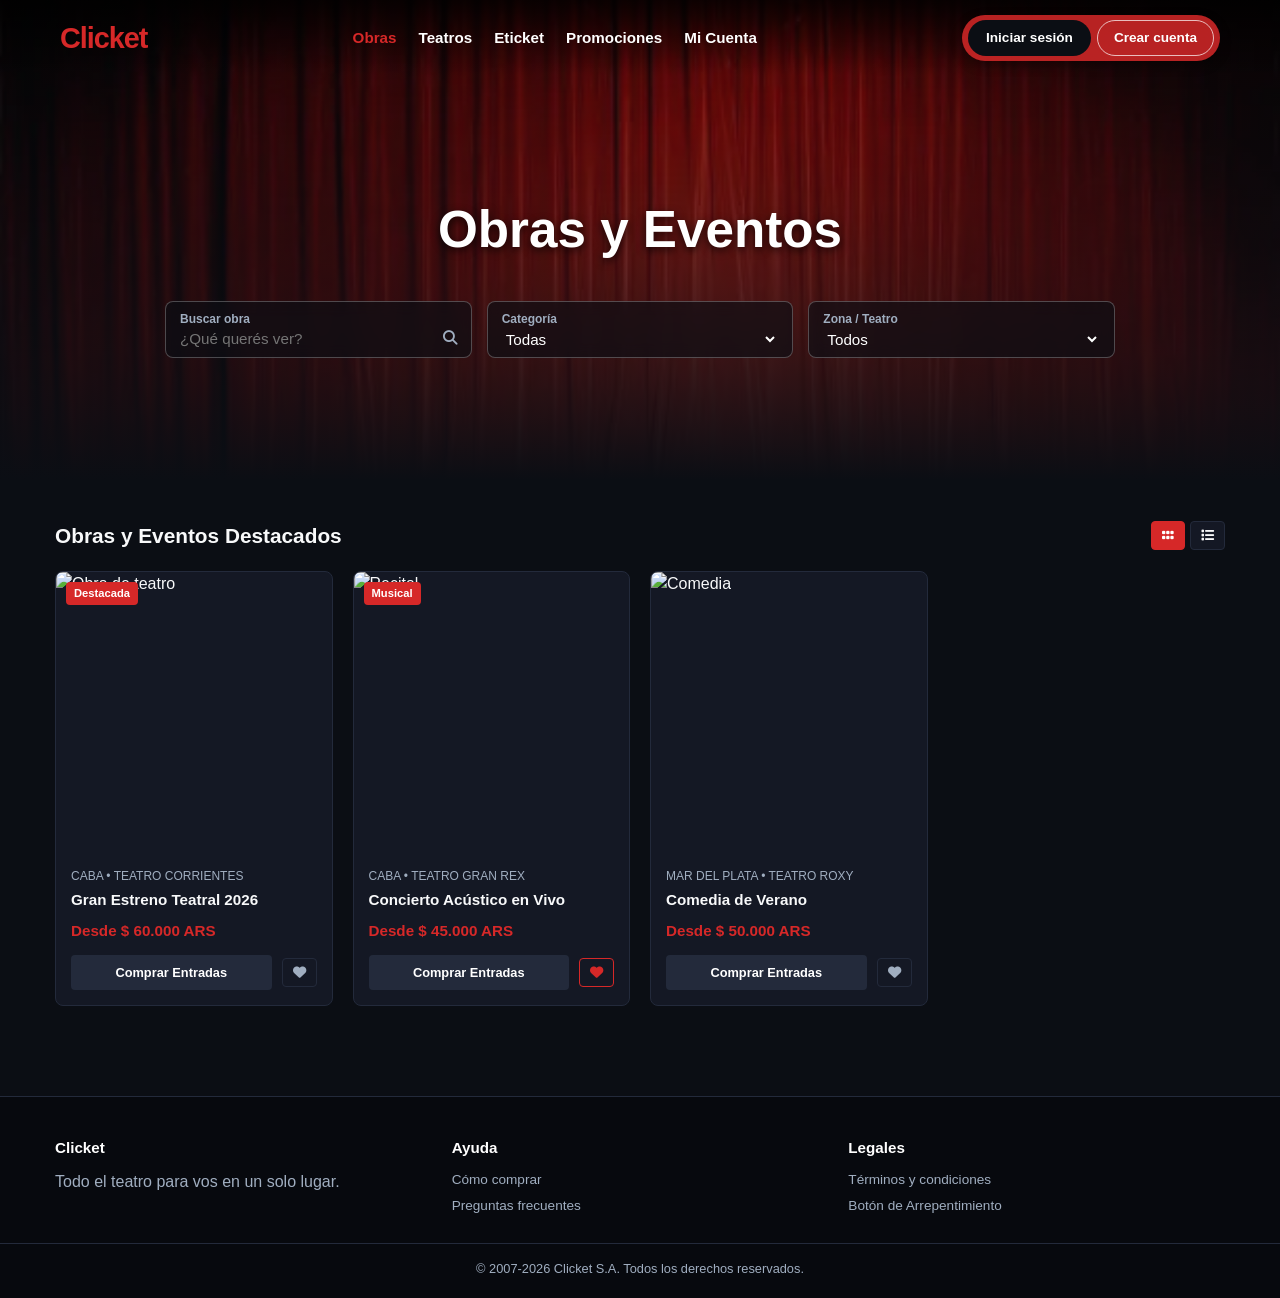
==== index.html @ 93bd2457 "first commit" ====
<!DOCTYPE html>
<html lang="es">
<head>
    <meta charset="UTF-8">
    <meta name="viewport" content="width=device-width, initial-scale=1.0">
    <title>Clicket | Todo el teatro para vos</title>
    <!-- Iconos de Font Awesome -->
    <link rel="stylesheet" href="https://cdnjs.cloudflare.com/ajax/libs/font-awesome/6.5.1/css/all.min.css">
    <!-- Estilos Principales -->
    <link rel="stylesheet" href="styles.css">
</head>
<body>

    <!-- ================= HERO WRAPPER (HEADER FLOTANTE + BANNER) ================= -->
    <div class="hero-wrapper">
        
        <!-- Header flotante transparente -->
        <header class="main-header">
            <div class="header-container">
                
                <!-- Logo -->
                <div class="logo">
                    <a href="index.html"><h2>Clicket</h2></a>
                </div>

                <!-- Menú de Navegación Central -->
                <nav class="main-nav">
                    <ul>
                        <li><a href="index.html" class="active">Obras</a></li>
                        <li><a href="#">Teatros</a></li>
                        <li><a href="#">Eticket</a></li>
                        <li><a href="#">Promociones</a></li>
                        <li><a href="cuenta-usuario.html">Mi Cuenta</a></li>
                    </ul>
                </nav>

                <!-- Cápsula de Autenticación (Login / Registro) -->
                <div class="auth-pill-container">
                    <a href="login.html" class="btn-pill-login">Iniciar sesión</a>
                    <a href="registroCuentas.html" class="btn-pill-register">Crear cuenta</a>
                </div>

            </div>
        </header>

        <!-- Hero Banner con Filtros Horizontales Integrados -->
        <section class="hero-section">
            <div class="hero-content">
                <h1>Obras y Eventos</h1>
                
                <!-- Barra de Filtros en Línea -->
                <div class="hero-filters-bar">
                    
                    <!-- Campo de Búsqueda -->
                    <div class="filter-box">
                        <label for="search-input">Buscar obra</label>
                        <div class="input-with-icon">
                            <input type="text" id="search-input" placeholder="¿Qué querés ver?">
                            <i class="fa-solid fa-magnifying-glass"></i>
                        </div>
                    </div>

                    <!-- Filtro de Categorías -->
                    <div class="filter-box">
                        <label for="category-select">Categoría</label>
                        <select id="category-select">
                            <option value="">Todas</option>
                            <option value="destacadas">Destacadas</option>
                            <option value="comedia">Comedia</option>
                            <option value="drama">Drama</option>
                            <option value="opera">Ópera</option>
                            <option value="musical">Musical</option>
                            <option value="recital">Recital</option>
                            <option value="standup">Stand Up</option>
                            <option value="infantiles">Infantiles</option>
                        </select>
                    </div>

                    <!-- Filtro de Zona / Teatro -->
                    <div class="filter-box">
                        <label for="zone-select">Zona / Teatro</label>
                        <select id="zone-select">
                            <option value="">Todos</option>
                            <option value="lanus">Lanús</option>
                            <option value="almagro">Almagro</option>
                            <option value="palermo">Palermo</option>
                            <option value="haedo">Haedo</option>
                            <option value="sanjusto">San Justo</option>
                        </select>
                    </div>

                </div>
            </div>
        </section>

    </div>

    <!-- ================= CONTENIDO PRINCIPAL ================= -->
    <main class="container main-layout">

        <!-- Sección de Catálogo / Ítems -->
        <section class="catalog-section">
            <div class="catalog-header">
                <h2>Obras y Eventos Destacados</h2>
                <div class="view-toggle-buttons">
                    <button class="view-btn active" title="Vista Tarjetas"><i class="fa-solid fa-grip"></i></button>
                    <button class="view-btn" title="Vista Lista"><i class="fa-solid fa-list"></i></button>
                </div>
            </div>

            <!-- Grilla de Tarjetas -->
            <div class="items-grid">
                <article class="card">
                    <div class="card-img-container">
                        <img src="https://via.placeholder.com/300x400" alt="Obra de teatro">
                        <span class="tag-badge">Destacada</span>
                    </div>
                    <div class="card-body">
                        <span class="location">CABA • Teatro Corrientes</span>
                        <h3>Gran Estreno Teatral 2026</h3>
                        <p class="price">Desde $ 60.000 ARS</p>
                        <div class="card-footer-actions">
                            <a href="#" class="btn-card">Comprar Entradas</a>
                            <button class="fav-icon-btn"><i class="fa-solid fa-heart"></i></button>
                        </div>
                    </div>
                </article>

                <article class="card">
                    <div class="card-img-container">
                        <img src="https://via.placeholder.com/300x400" alt="Recital">
                        <span class="tag-badge">Musical</span>
                    </div>
                    <div class="card-body">
                        <span class="location">CABA • Teatro Gran Rex</span>
                        <h3>Concierto Acústico en Vivo</h3>
                        <p class="price">Desde $ 45.000 ARS</p>
                        <div class="card-footer-actions">
                            <a href="#" class="btn-card">Comprar Entradas</a>
                            <button class="fav-icon-btn active"><i class="fa-solid fa-heart"></i></button>
                        </div>
                    </div>
                </article>

                <article class="card">
                    <div class="card-img-container">
                        <img src="https://via.placeholder.com/300x400" alt="Comedia">
                    </div>
                    <div class="card-body">
                        <span class="location">Mar del Plata • Teatro Roxy</span>
                        <h3>Comedia de Verano</h3>
                        <p class="price">Desde $ 50.000 ARS</p>
                        <div class="card-footer-actions">
                            <a href="#" class="btn-card">Comprar Entradas</a>
                            <button class="fav-icon-btn"><i class="fa-solid fa-heart"></i></button>
                        </div>
                    </div>
                </article>
            </div>
        </section>

    </main>

    <!-- ================= FOOTER ================= -->
    <footer class="main-footer">
        <div class="container footer-grid">
            <div>
                <h4>Clicket</h4>
                <p>Todo el teatro para vos en un solo lugar.</p>
            </div>
            <div>
                <h4>Ayuda</h4>
                <ul>
                    <li><a href="#">Cómo comprar</a></li>
                    <li><a href="#">Preguntas frecuentes</a></li>
                </ul>
            </div>
            <div>
                <h4>Legales</h4>
                <ul>
                    <li><a href="#">Términos y condiciones</a></li>
                    <li><a href="#">Botón de Arrepentimiento</a></li>
                </ul>
            </div>
        </div>
        <div class="footer-bottom">
            <p>&copy; 2007-2026 Clicket S.A. Todos los derechos reservados.</p>
        </div>
    </footer>

</body>
</html>
---- styles.css ----
/* --- VARIABLES Y RESET GENERAL --- */
:root {
    --primary-color: #d62828; /* Color carmesí teatral de la marca */
    --bg-color: #0b0e14;      /* Fondo negro/azul noche oscuro elegante */
    --card-bg: #141824;       /* Fondo de tarjetas y paneles */
    --text-color: #f8f9fa;    /* Texto principal claro */
    --text-muted: #a0aec0;    /* Texto secundario atenuado */
    --border-color: #232a3b;  /* Bordes sutiles en tono oscuro */
}

* {
    margin: 0;
    padding: 0;
    box-sizing: border-box;
    font-family: 'Segoe UI', Tahoma, Geneva, Verdana, sans-serif;
}

body {
    background-color: var(--bg-color);
    color: var(--text-color);
    line-height: 1.5;
}

.container {
    max-width: 1200px;
    margin: 0 auto;
    padding: 0 15px;
}

a {
    text-decoration: none;
    color: inherit;
}

ul {
    list-style: none;
}

/* --- HERO WRAPPER Y HEADER TRANSPARENTE FLOTANTE --- */
.hero-wrapper {
    position: relative;
    width: 100%;
}

.main-header {
    position: absolute;
    top: 0;
    left: 0;
    width: 100%;
    z-index: 100;
    background: linear-gradient(to bottom, rgba(0, 0, 0, 0.8) 0%, rgba(0, 0, 0, 0) 100%);
    padding: 15px 0;
}

.header-container {
    max-width: 1200px;
    margin: 0 auto;
    padding: 0 20px;
    display: flex;
    align-items: center;
    justify-content: space-between;
}

.logo h2 {
    color: var(--primary-color);
    font-size: 1.8rem;
    font-weight: 800;
    letter-spacing: -1px;
}

.main-nav ul {
    display: flex;
    gap: 22px;
}

.main-nav a {
    color: #ffffff;
    font-size: 0.95rem;
    font-weight: 600;
    transition: color 0.2s ease;
}

.main-nav a.active, 
.main-nav a:hover {
    color: var(--primary-color);
}

/* --- CÁPSULA DE AUTENTICACIÓN (LOGIN / REGISTRO) --- */
.auth-pill-container {
    background-color: rgba(214, 40, 40, 0.85);
    padding: 5px 6px;
    border-radius: 30px;
    display: flex;
    align-items: center;
    gap: 6px;
    box-shadow: 0 4px 12px rgba(0, 0, 0, 0.3);
}

.btn-pill-login {
    background-color: #0b0e14;
    color: #ffffff;
    padding: 8px 18px;
    border-radius: 20px;
    font-size: 0.85rem;
    font-weight: 700;
    transition: background-color 0.2s ease;
}

.btn-pill-login:hover {
    background-color: #161c28;
}

.btn-pill-register {
    background-color: transparent;
    color: #ffffff;
    border: 1.5px solid rgba(255, 255, 255, 0.7);
    padding: 7px 16px;
    border-radius: 20px;
    font-size: 0.85rem;
    font-weight: 700;
    transition: all 0.2s ease;
}

.btn-pill-register:hover {
    background-color: rgba(255, 255, 255, 0.2);
    border-color: #ffffff;
}

/* --- HERO SECTION Y BARRA DE FILTROS EN LÍNEA --- */
.hero-section {
    width: 100%;
    min-height: 480px;
    background-image: linear-gradient(to bottom, rgba(11, 14, 20, 0.2) 0%, #0b0e14 100%), url('img/imagenFondo2.png');
    background-size: cover;
    background-position: center;
    background-repeat: no-repeat;
    display: flex;
    justify-content: center;
    align-items: center;
    padding: 110px 20px 40px;
    text-align: center;
}

.hero-content {
    display: flex;
    flex-direction: column;
    align-items: center;
    gap: 2rem;
    width: 100%;
    max-width: 950px;
}

.hero-section h1 {
    color: #ffffff;
    font-size: 3.2rem;
    font-weight: 800;
    text-shadow: 0 3px 8px rgba(0, 0, 0, 0.7);
}

/* Contenedor flexible de los 3 filtros */
.hero-filters-bar {
    display: flex;
    gap: 15px;
    width: 100%;
    justify-content: center;
    flex-wrap: wrap;
}

/* Cajas de Filtro traslúcidas estilo Movistar Arena */
.filter-box {
    background: rgba(11, 14, 20, 0.65);
    backdrop-filter: blur(8px);
    border: 1px solid rgba(255, 255, 255, 0.25);
    border-radius: 8px;
    padding: 8px 14px;
    display: flex;
    flex-direction: column;
    align-items: flex-start;
    flex: 1;
    min-width: 220px;
    transition: all 0.2s ease;
}

.filter-box:focus-within, 
.filter-box:hover {
    border-color: var(--primary-color);
    box-shadow: 0 0 8px rgba(214, 40, 40, 0.4);
}

.filter-box label {
    font-size: 0.75rem;
    color: var(--text-muted);
    font-weight: 600;
    margin-bottom: 2px;
}

.filter-box input, 
.filter-box select {
    background: transparent;
    border: none;
    color: #ffffff;
    font-size: 0.95rem;
    width: 100%;
    outline: none;
    cursor: pointer;
}

.filter-box select option {
    background: var(--card-bg);
    color: var(--text-color);
}

.input-with-icon {
    display: flex;
    align-items: center;
    width: 100%;
    gap: 8px;
}

.input-with-icon i {
    color: var(--text-muted);
    font-size: 0.9rem;
}

/* --- LAYOUT PRINCIPAL (CATÁLOGO ANCHO COMPLETO) --- */
.main-layout {
    display: block;
    padding: 40px 15px;
}

/* --- CATÁLOGO Y GRILLA ADAPTATIVA --- */
.catalog-header {
    display: flex;
    justify-content: space-between;
    align-items: center;
    margin-bottom: 20px;
}

.catalog-header h2 {
    font-size: 1.3rem;
}

.view-toggle-buttons {
    display: flex;
    gap: 5px;
}

.view-btn {
    background: var(--card-bg);
    border: 1px solid var(--border-color);
    color: var(--text-color);
    padding: 6px 10px;
    border-radius: 4px;
    cursor: pointer;
}

.view-btn.active {
    background: var(--primary-color);
    color: white;
    border-color: var(--primary-color);
}

.items-grid {
    display: grid;
    grid-template-columns: repeat(auto-fill, minmax(240px, 1fr));
    gap: 20px;
}

.card {
    background: var(--card-bg);
    border: 1px solid var(--border-color);
    border-radius: 8px;
    overflow: hidden;
    display: flex;
    flex-direction: column;
    transition: transform 0.2s;
}

.card:hover {
    transform: translateY(-3px);
}

.card-img-container {
    position: relative;
    height: 280px;
}

.card-img-container img {
    width: 100%;
    height: 100%;
    object-fit: cover;
}

.tag-badge {
    position: absolute;
    top: 10px;
    left: 10px;
    background: var(--primary-color);
    color: white;
    font-size: 0.7rem;
    padding: 3px 8px;
    border-radius: 4px;
    font-weight: bold;
}

.card-body {
    padding: 15px;
    display: flex;
    flex-direction: column;
    flex: 1;
}

.location {
    font-size: 0.75rem;
    color: var(--text-muted);
    text-transform: uppercase;
    margin-bottom: 4px;
}

.card-body h3 {
    font-size: 0.95rem;
    margin-bottom: 8px;
    flex: 1;
}

.price {
    font-weight: bold;
    color: var(--primary-color);
    font-size: 0.95rem;
    margin-bottom: 12px;
}

.card-footer-actions {
    display: flex;
    gap: 10px;
    align-items: center;
}

.btn-card {
    background: #232a3b;
    color: white;
    text-align: center;
    padding: 8px 10px;
    border-radius: 4px;
    font-size: 0.8rem;
    font-weight: 600;
    flex: 1;
    transition: background 0.2s ease;
}

.btn-card:hover {
    background: var(--primary-color);
}

.fav-icon-btn {
    background: none;
    border: 1px solid var(--border-color);
    padding: 6px 10px;
    border-radius: 4px;
    cursor: pointer;
    color: var(--text-muted);
}

.fav-icon-btn.active, .fav-icon-btn:hover {
    color: var(--primary-color);
    border-color: var(--primary-color);
}

/* --- FOOTER --- */
.main-footer {
    background: #07090e;
    color: #a0aec0;
    padding: 40px 0 20px 0;
    margin-top: 50px;
    border-top: 1px solid var(--border-color);
}

.footer-grid {
    display: grid;
    grid-template-columns: repeat(auto-fit, minmax(200px, 1fr));
    gap: 20px;
    margin-bottom: 20px;
}

.footer-grid h4 {
    color: white;
    margin-bottom: 10px;
    font-size: 0.95rem;
}

.footer-grid ul li {
    margin-bottom: 6px;
    font-size: 0.85rem;
}

.footer-bottom {
    text-align: center;
    border-top: 1px solid var(--border-color);
    padding-top: 15px;
    font-size: 0.8rem;
}

/* --- MEDIA QUERIES (RESPONSIVIDAD) --- */
@media (max-width: 850px) {
    .header-container {
        flex-direction: column;
        gap: 12px;
    }
    
    .hero-section {
        padding-top: 160px;
    }

    .hero-filters-bar {
        flex-direction: column;
        width: 100%;
    }

    .filter-box {
        width: 100%;
    }
}
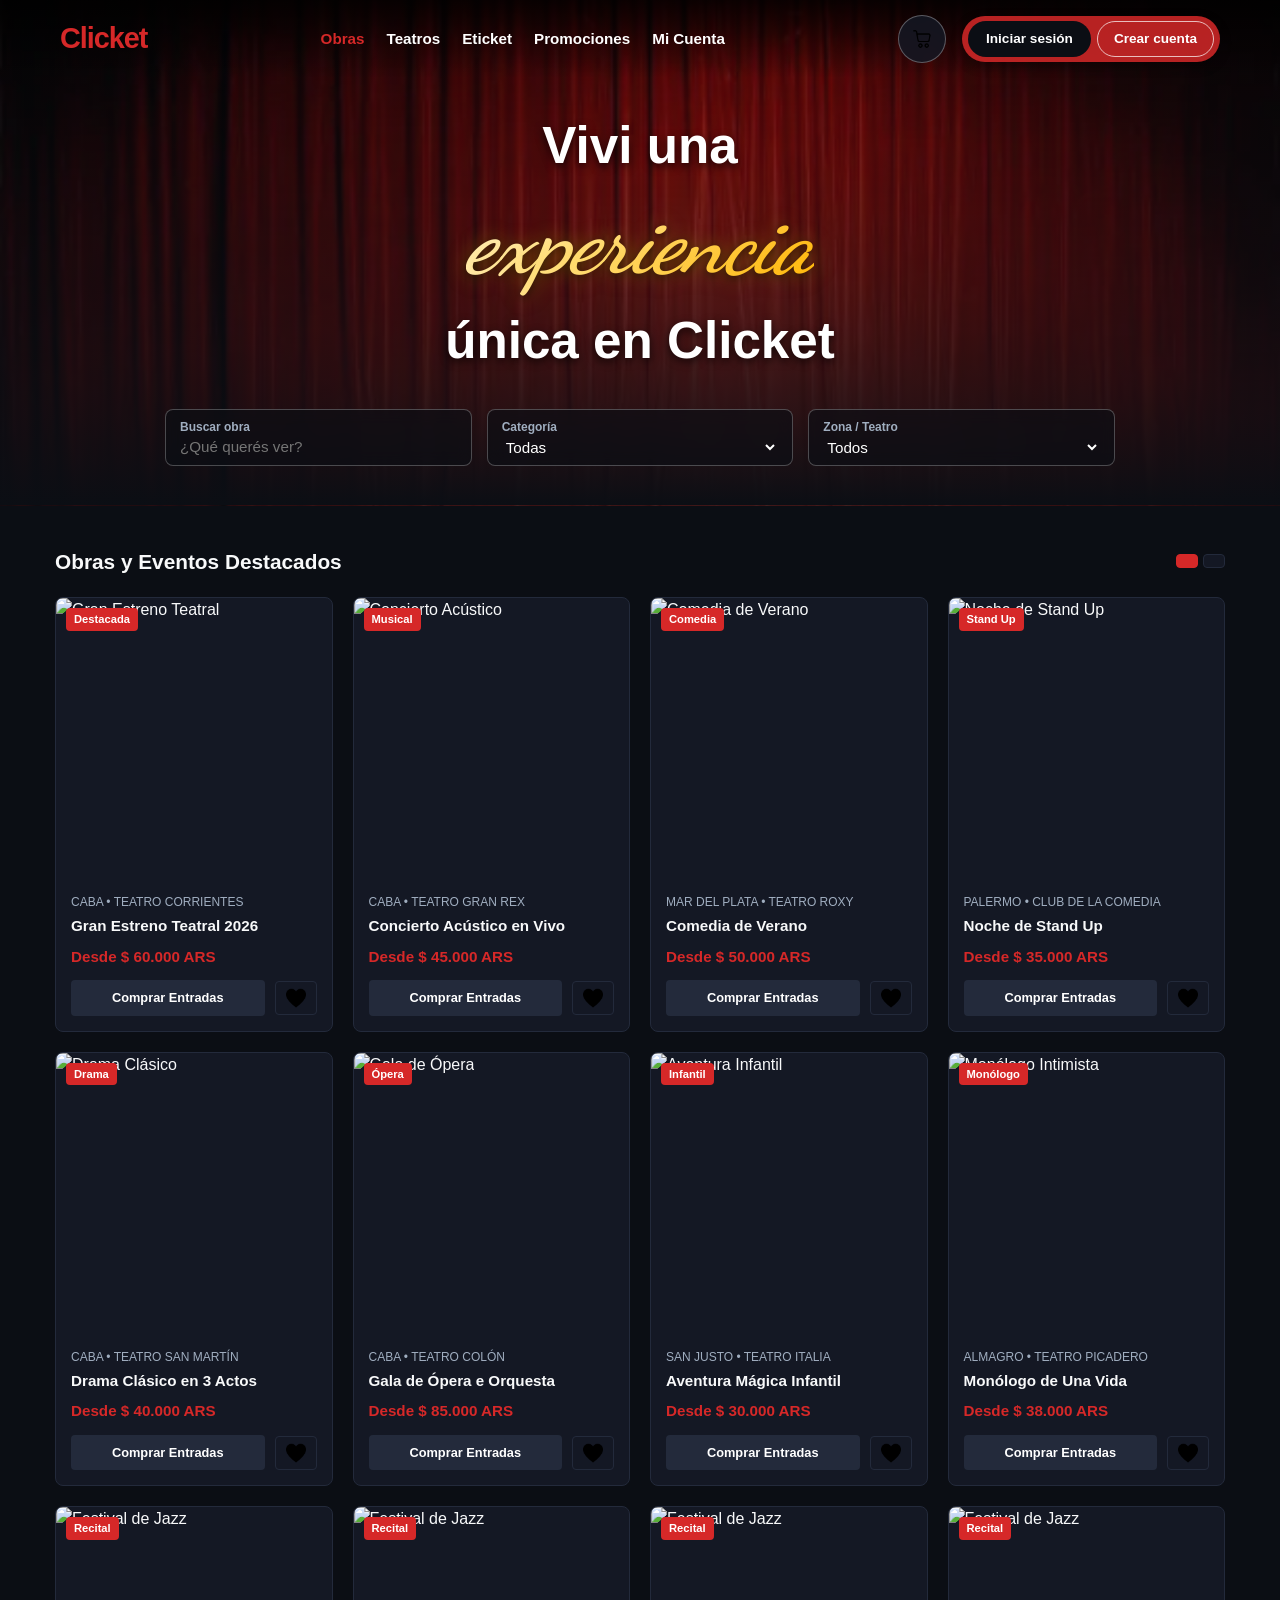
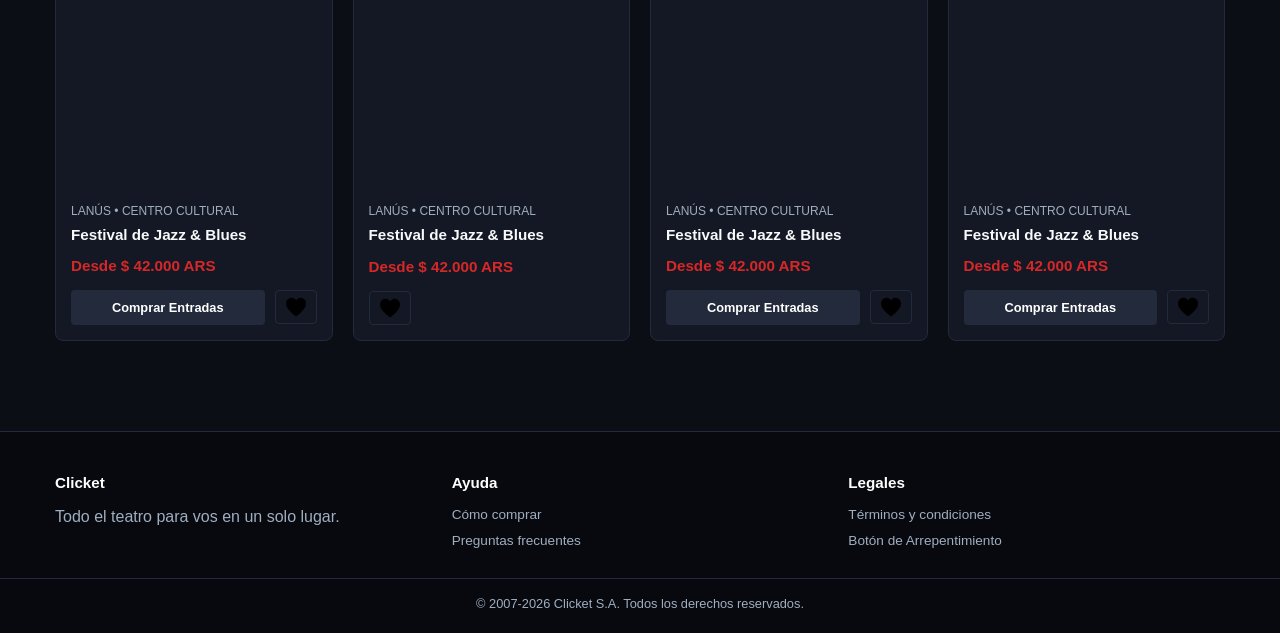
==== commit ccfe71de: "qsy" ====
--- a/index.html
+++ b/index.html
@@ -5,7 +5,11 @@
     <meta name="viewport" content="width=device-width, initial-scale=1.0">
     <title>Clicket | Todo el teatro para vos</title>
     <!-- Iconos de Font Awesome -->
-    <link rel="stylesheet" href="https://cdnjs.cloudflare.com/ajax/libs/font-awesome/6.5.1/css/all.min.css">
+    <link rel="stylesheet" href="fonts/FONT-Dancing_Script,Inter,Poppins/Poppins/Poppins-Black.ttf">
+    <link rel="stylesheet" href="fonts/FONT-Dancing_Script,Inter,Poppins/Dancing_Script/DancingScript-VariableFont_wght.ttf">
+    <link rel="stylesheet" href="fonts/FONT-Dancing_Script,Inter,Poppins/Inter/Inter-Italic-VariableFont_opsz,wght.ttf">
+    <link rel="stylesheet" href="img/carrito.png">
+    <link rel="stylesheet" href="img/corazon.png">
     <!-- Estilos Principales -->
     <link rel="stylesheet" href="styles.css">
 </head>
@@ -33,21 +37,31 @@
                         <li><a href="cuenta-usuario.html">Mi Cuenta</a></li>
                     </ul>
                 </nav>
-
-                <!-- Cápsula de Autenticación (Login / Registro) -->
-                <div class="auth-pill-container">
-                    <a href="login.html" class="btn-pill-login">Iniciar sesión</a>
-                    <a href="registroCuentas.html" class="btn-pill-register">Crear cuenta</a>
-                </div>
-
-            </div>
+<!-- Acciones del Header (Carrito + Login / Registro) -->
+<div class="header-actions">
+    
+    <!-- Botón del Carrito -->
+    <a href="#" class="cart-btn" title="Carrito de compras">
+<img src="img/carrito.png" alt="Carrito" class="icon-img">    </a>
+
+    <!-- Cápsula de Autenticación (Login / Registro) -->
+    <div class="auth-pill-container">
+        <a href="login.html" class="btn-pill-login">Iniciar sesión</a>
+        <a href="registroCuentas.html" class="btn-pill-register">Crear cuenta</a>
+    </div>
+
+</div>
         </header>
 
         <!-- Hero Banner con Filtros Horizontales Integrados -->
         <section class="hero-section">
             <div class="hero-content">
-                <h1>Obras y Eventos</h1>
-                
+                <h1 class="hero-title">Vivi una 
+                <br>
+                <span class="hero-highlight">experiencia</span> 
+                <br>
+                única en Clicket
+                </h1>
                 <!-- Barra de Filtros en Línea -->
                 <div class="hero-filters-bar">
                     
@@ -73,6 +87,8 @@
                             <option value="recital">Recital</option>
                             <option value="standup">Stand Up</option>
                             <option value="infantiles">Infantiles</option>
+                            <option value="monologo">Monólogo</option>
+
                         </select>
                     </div>
 
@@ -82,10 +98,10 @@
                         <select id="zone-select">
                             <option value="">Todos</option>
                             <option value="lanus">Lanús</option>
-                            <option value="almagro">Almagro</option>
-                            <option value="palermo">Palermo</option>
-                            <option value="haedo">Haedo</option>
-                            <option value="sanjusto">San Justo</option>
+                            <option value="Almagro">Almagro</option>
+                            <option value="Palermo">Palermo</option>
+                            <option value="Haedo">Haedo</option>
+                            <option value="San justo">San Justo</option>
                         </select>
                     </div>
 
@@ -108,56 +124,234 @@
                 </div>
             </div>
 
-            <!-- Grilla de Tarjetas -->
-            <div class="items-grid">
-                <article class="card">
-                    <div class="card-img-container">
-                        <img src="https://via.placeholder.com/300x400" alt="Obra de teatro">
-                        <span class="tag-badge">Destacada</span>
-                    </div>
-                    <div class="card-body">
-                        <span class="location">CABA • Teatro Corrientes</span>
-                        <h3>Gran Estreno Teatral 2026</h3>
-                        <p class="price">Desde $ 60.000 ARS</p>
-                        <div class="card-footer-actions">
-                            <a href="#" class="btn-card">Comprar Entradas</a>
-                            <button class="fav-icon-btn"><i class="fa-solid fa-heart"></i></button>
-                        </div>
-                    </div>
-                </article>
-
-                <article class="card">
-                    <div class="card-img-container">
-                        <img src="https://via.placeholder.com/300x400" alt="Recital">
-                        <span class="tag-badge">Musical</span>
-                    </div>
-                    <div class="card-body">
-                        <span class="location">CABA • Teatro Gran Rex</span>
-                        <h3>Concierto Acústico en Vivo</h3>
-                        <p class="price">Desde $ 45.000 ARS</p>
-                        <div class="card-footer-actions">
-                            <a href="#" class="btn-card">Comprar Entradas</a>
-                            <button class="fav-icon-btn active"><i class="fa-solid fa-heart"></i></button>
-                        </div>
-                    </div>
-                </article>
-
-                <article class="card">
-                    <div class="card-img-container">
-                        <img src="https://via.placeholder.com/300x400" alt="Comedia">
-                    </div>
-                    <div class="card-body">
-                        <span class="location">Mar del Plata • Teatro Roxy</span>
-                        <h3>Comedia de Verano</h3>
-                        <p class="price">Desde $ 50.000 ARS</p>
-                        <div class="card-footer-actions">
-                            <a href="#" class="btn-card">Comprar Entradas</a>
-                            <button class="fav-icon-btn"><i class="fa-solid fa-heart"></i></button>
-                        </div>
-                    </div>
-                </article>
-            </div>
-        </section>
+<!-- Grilla de Tarjetas 3x3 (9 Obras/Eventos) -->
+<div class="items-grid">
+
+    <!-- Tarjeta 1 -->
+   <article class="card">
+        <div class="card-img-container">
+            <img src="https://picsum.photos/id/1025/1600/1066" alt="Gran Estreno Teatral">
+            <span class="tag-badge">Destacada</span>
+        </div>
+        <div class="card-body">
+            <span class="location">CABA • Teatro Corrientes</span>
+            <h3>Gran Estreno Teatral 2026</h3>
+            <p class="price">Desde $ 60.000 ARS</p>
+            <div class="card-footer-actions">
+                <a href="#" class="btn-card">Comprar Entradas</a>
+                <button class="fav-icon-btn">
+    <img src="img/corazon.png" alt="Favorito" class="icon-img">
+</button>
+            </div>
+        </div>
+    </article>
+
+    <!-- Tarjeta 2 -->
+    <article class="card">
+        <div class="card-img-container">
+            <img src="https://picsum.photos/id/1084/1600/1066" alt="Concierto Acústico">
+            <span class="tag-badge">Musical</span>
+        </div>
+        <div class="card-body">
+            <span class="location">CABA • Teatro Gran Rex</span>
+            <h3>Concierto Acústico en Vivo</h3>
+            <p class="price">Desde $ 45.000 ARS</p>
+            <div class="card-footer-actions">
+                <a href="#" class="btn-card">Comprar Entradas</a>
+                <button class="fav-icon-btn">
+    <img src="img/corazon.png" alt="Favorito" class="icon-img">
+</button>
+            </div>
+        </div>
+    </article>
+
+    <!-- Tarjeta 3 -->
+    <article class="card">
+        <div class="card-img-container">
+            <img src="https://picsum.photos/id/1062/1600/1066" alt="Comedia de Verano">
+            <span class="tag-badge">Comedia</span>
+        </div>
+        <div class="card-body">
+            <span class="location">Mar del Plata • Teatro Roxy</span>
+            <h3>Comedia de Verano</h3>
+            <p class="price">Desde $ 50.000 ARS</p>
+            <div class="card-footer-actions">
+                <a href="#" class="btn-card">Comprar Entradas</a>
+                  <button class="fav-icon-btn">
+    <img src="img/corazon.png" alt="Favorito" class="icon-img">
+</button>
+        </div>
+    </article>
+
+    <!-- Tarjeta 4 -->
+    <article class="card">
+        <div class="card-img-container">
+            <img src="https://picsum.photos/id/158/1600/1066" alt="Noche de Stand Up">
+            <span class="tag-badge">Stand Up</span>
+        </div>
+        <div class="card-body">
+            <span class="location">Palermo • Club de la Comedia</span>
+            <h3>Noche de Stand Up</h3>
+            <p class="price">Desde $ 35.000 ARS</p>
+            <div class="card-footer-actions">
+                <a href="#" class="btn-card">Comprar Entradas</a>
+                <button class="fav-icon-btn">
+    <img src="img/corazon.png" alt="Favorito" class="icon-img">
+</button>
+            </div>
+        </div>
+    </article>
+
+    <!-- Tarjeta 5 -->
+    <article class="card">
+        <div class="card-img-container">
+            <img src="https://picsum.photos/id/453/1600/1066" alt="Drama Clásico">
+            <span class="tag-badge">Drama</span>
+        </div>
+        <div class="card-body">
+            <span class="location">CABA • Teatro San Martín</span>
+            <h3>Drama Clásico en 3 Actos</h3>
+            <p class="price">Desde $ 40.000 ARS</p>
+            <div class="card-footer-actions">
+                <a href="#" class="btn-card">Comprar Entradas</a>
+                 <button class="fav-icon-btn">
+    <img src="img/corazon.png" alt="Favorito" class="icon-img">
+</button>
+        </div>
+    </article>
+
+    <!-- Tarjeta 6 -->
+    <article class="card">
+        <div class="card-img-container">
+            <img src="https://picsum.photos/id/342/1600/1066" alt="Gala de Ópera">
+            <span class="tag-badge">Ópera</span>
+        </div>
+        <div class="card-body">
+            <span class="location">CABA • Teatro Colón</span>
+            <h3>Gala de Ópera e Orquesta</h3>
+            <p class="price">Desde $ 85.000 ARS</p>
+            <div class="card-footer-actions">
+                <a href="#" class="btn-card">Comprar Entradas</a>
+                <button class="fav-icon-btn">
+    <img src="img/corazon.png" alt="Favorito" class="icon-img">
+</button>
+            </div>
+        </div>
+    </article>
+
+    <!-- Tarjeta 7 -->
+    <article class="card">
+        <div class="card-img-container">
+            <img src="https://picsum.photos/id/1070/1600/1066" alt="Aventura Infantil">
+            <span class="tag-badge">Infantil</span>
+        </div>
+        <div class="card-body">
+            <span class="location">San Justo • Teatro Italia</span>
+            <h3>Aventura Mágica Infantil</h3>
+            <p class="price">Desde $ 30.000 ARS</p>
+            <div class="card-footer-actions">
+                <a href="#" class="btn-card">Comprar Entradas</a>
+                 <button class="fav-icon-btn">
+    <img src="img/corazon.png" alt="Favorito" class="icon-img">
+</button>
+            </div>
+        </div>
+    </article>
+
+    <!-- Tarjeta 8 -->
+    <article class="card">
+        <div class="card-img-container">
+            <img src="https://picsum.photos/id/1059/1600/1066" alt="Monólogo Intimista">
+            <span class="tag-badge">Monólogo</span>
+        </div>
+        <div class="card-body">
+            <span class="location">Almagro • Teatro Picadero</span>
+            <h3>Monólogo de Una Vida</h3>
+            <p class="price">Desde $ 38.000 ARS</p>
+            <div class="card-footer-actions">
+                <a href="#" class="btn-card">Comprar Entradas</a>
+                 <button class="fav-icon-btn">
+    <img src="img/corazon.png" alt="Favorito" class="icon-img">
+</button>
+            </div>
+        </div>
+    </article>
+
+    <!-- Tarjeta 9 -->
+    <article class="card">
+        <div class="card-img-container">
+            <img src="https://picsum.photos/id/1069/1600/1066" alt="Festival de Jazz">
+            <span class="tag-badge">Recital</span>
+        </div>
+        <div class="card-body">
+            <span class="location">Lanús • Centro Cultural</span>
+            <h3>Festival de Jazz & Blues</h3>
+            <p class="price">Desde $ 42.000 ARS</p>
+            <div class="card-footer-actions">
+                <a href="#" class="btn-card">Comprar Entradas</a>
+                  <button class="fav-icon-btn">
+    <img src="img/corazon.png" alt="Favorito" class="icon-img">
+</button>
+            </div>
+        </div>
+    </article>
+    
+    <!-- Tarjeta 9 -->
+    <article class="card">
+        <div class="card-img-container">
+            <img src="https://picsum.photos/id/1069/1600/1066" alt="Festival de Jazz">
+            <span class="tag-badge">Recital</span>
+        </div>
+        <div class="card-body">
+            <span class="location">Lanús • Centro Cultural</span>
+            <h3>Festival de Jazz & Blues</h3>
+            <p class="price">Desde $ 42.000 ARS</p>
+            <div class="card-footer-actions">
+                <button class="fav-icon-btn">
+    <img src="img/corazon.png" alt="Favorito" class="icon-img">
+</button>
+            </div>
+        </div>
+    </article>
+    
+    <!-- Tarjeta 9 -->
+    <article class="card">
+        <div class="card-img-container">
+            <img src="https://picsum.photos/id/1069/1600/1066" alt="Festival de Jazz">
+            <span class="tag-badge">Recital</span>
+        </div>
+        <div class="card-body">
+            <span class="location">Lanús • Centro Cultural</span>
+            <h3>Festival de Jazz & Blues</h3>
+            <p class="price">Desde $ 42.000 ARS</p>
+            <div class="card-footer-actions">
+                <a href="#" class="btn-card">Comprar Entradas</a>
+                <button class="fav-icon-btn">
+    <img src="img/corazon.png" alt="Favorito" class="icon-img">
+</button>
+            </div>
+        </div>
+    </article>
+    
+    <!-- Tarjeta 9 -->
+    <article class="card">
+        <div class="card-img-container">
+            <img src="https://picsum.photos/id/1069/1600/1066" alt="Festival de Jazz">
+            <span class="tag-badge">Recital</span>
+        </div>
+        <div class="card-body">
+            <span class="location">Lanús • Centro Cultural</span>
+            <h3>Festival de Jazz & Blues</h3>
+            <p class="price">Desde $ 42.000 ARS</p>
+            <div class="card-footer-actions">
+                <a href="#" class="btn-card">Comprar Entradas</a> <button class="fav-icon-btn">
+    <img src="img/corazon.png" alt="Favorito" class="icon-img">
+</button>
+            </div>
+        </div>
+    </article>
+
+</div>
 
     </main>
 
--- a/styles.css
+++ b/styles.css
@@ -419,4 +419,76 @@
     .filter-box {
         width: 100%;
     }
+}
+/* --- CONTENEDOR PARA ALINEAR CARRITO Y CÁPSULA --- */
+.header-actions {
+    display: flex;
+    align-items: center;
+    gap: 16px;
+}
+
+/* --- BOTÓN DEL CARRITO --- */
+.cart-btn{
+    background-color: rgba(20, 24, 36, 0.85);
+    border: 1.5px solid rgba(255, 255, 255, 0.3);
+    color: #ffffff;
+    width: 48px;
+    height: 48px;
+    border-radius: 50%;
+    display: flex;
+    align-items: center;
+    justify-content: center;
+    font-size: 1.35rem;
+    transition: all 0.2s ease;
+    backdrop-filter: blur(6px);
+}
+
+.cart-btn:hover {
+    background-color: var(--primary-color);
+    border-color: var(--primary-color);
+    color: #ffffff;
+    transform: translateY(-2px);
+    box-shadow: 0 4px 12px rgba(214, 40, 40, 0.5);
+}
+/* Estilo general para los íconos locales */
+.icon-img {
+    width: 20px;   /* Ajustá el ancho según necesites (ej. 18px o 20px) */
+    height: 20px;  /* Mantiene la proporción */
+    object-fit: contain;
+    vertical-align: middle;
+}
+/* Texto principal (Viví una / única en Clicket) */
+.hero-title {
+    font-family: 'Inter', sans-serif; /* O podés usar 'Poppins', sans-serif */
+    font-weight: 400; /* Un peso liviano o normal para equilibrar */
+    color: #FFFFFF;
+    font-size: 6.8rem;
+    line-height: 1.4;
+    text-align: center;
+}
+
+/* La palabra destacada en el medio */
+.hero-highlight {
+    font-family: 'Dancing Script', cursive !important;
+    font-weight: 700;
+    font-size: 5.5rem;
+    font-style: italic;
+    display: inline-block;
+    
+    /* El toque dorado que ya elegimos */
+    color: #FFE082; 
+    background: linear-gradient(135deg, #FFF8E1 0%, #FFE082 40%, #FFB300 100%);
+    background-clip: text;
+    -webkit-background-clip: text;
+    -webkit-text-fill-color: transparent;
+
+    filter: drop-shadow(0 2px 4px rgba(0, 0, 0, 0.8));
+    text-shadow: 0 0 20px rgba(255, 193, 7, 0.4);
+}
+
+@font-face {
+    font-family: 'Dancing Script';
+    src: url('fonts/FONT-Dancing_Script,Inter,Poppins/Dancing_Script/DancingScript-VariableFont_wght.ttf') format('truetype');
+    font-weight: 400 900;
+    font-style: normal;
 }
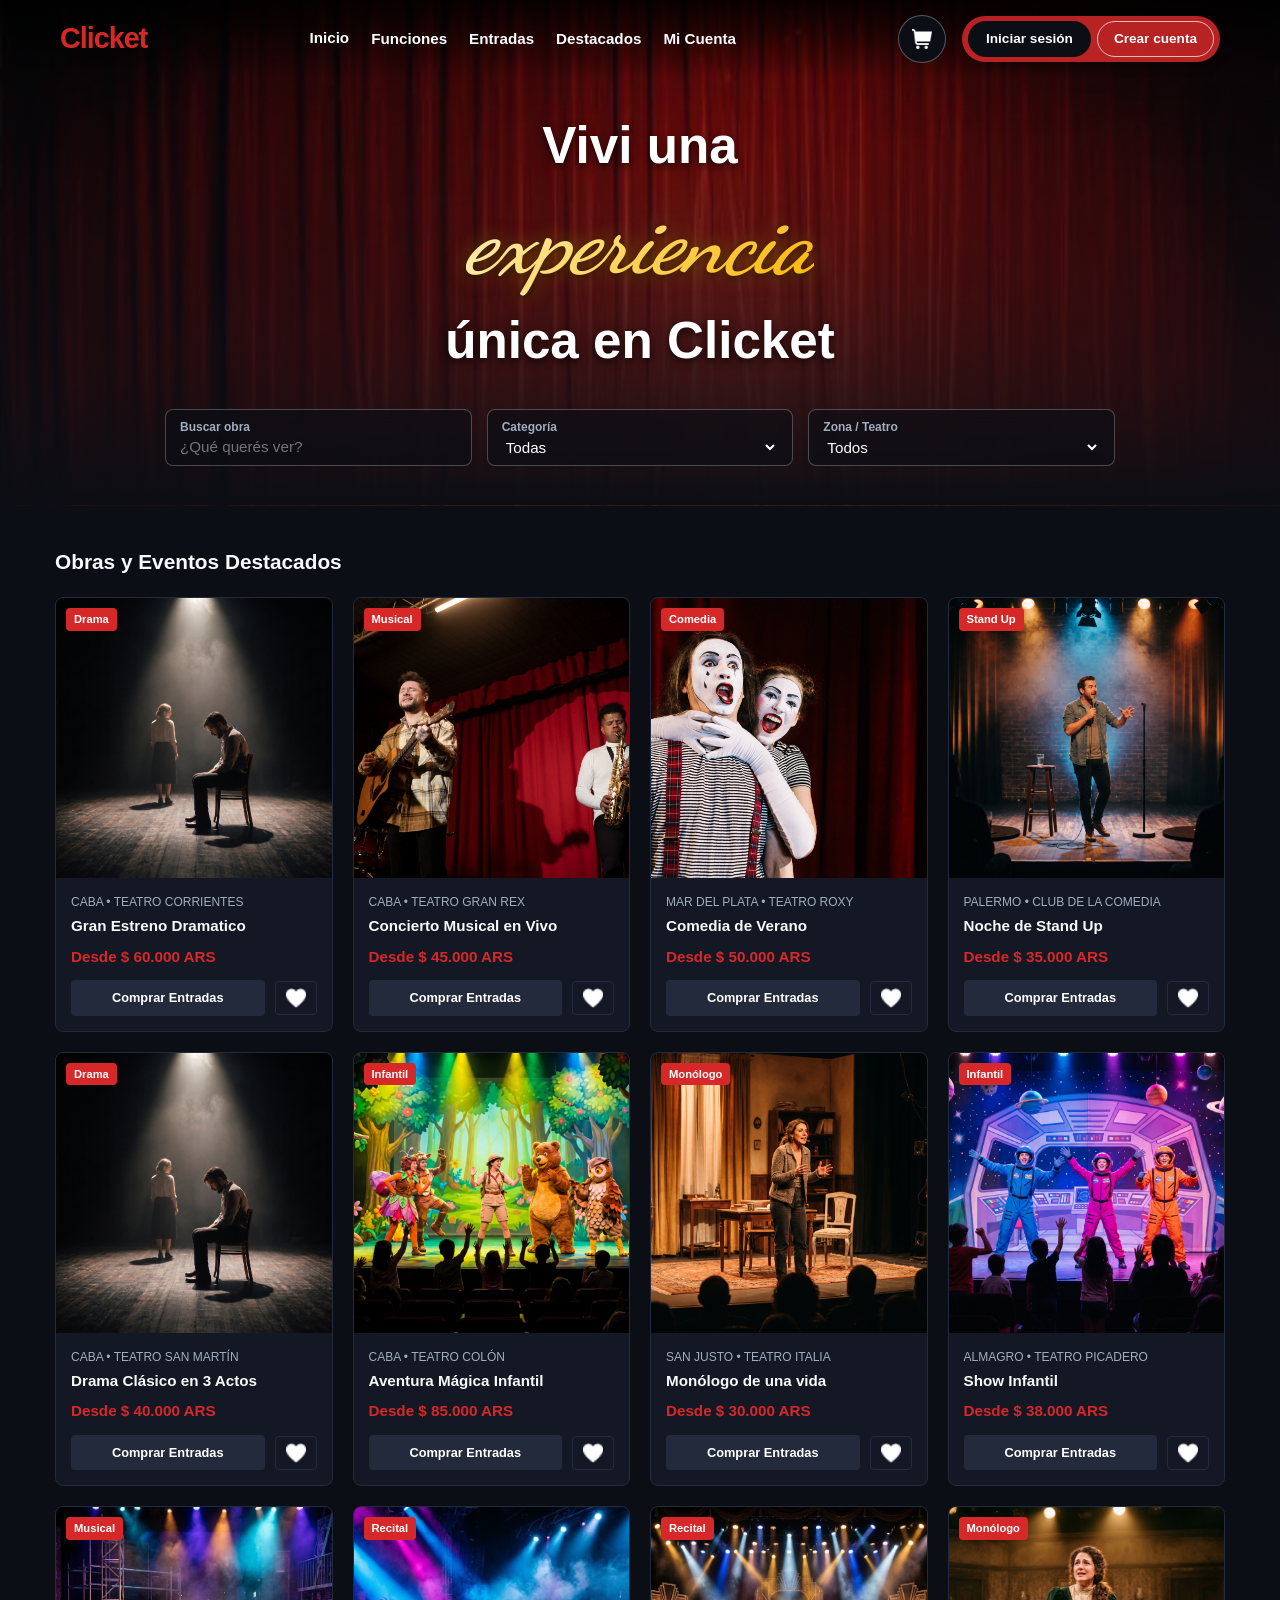
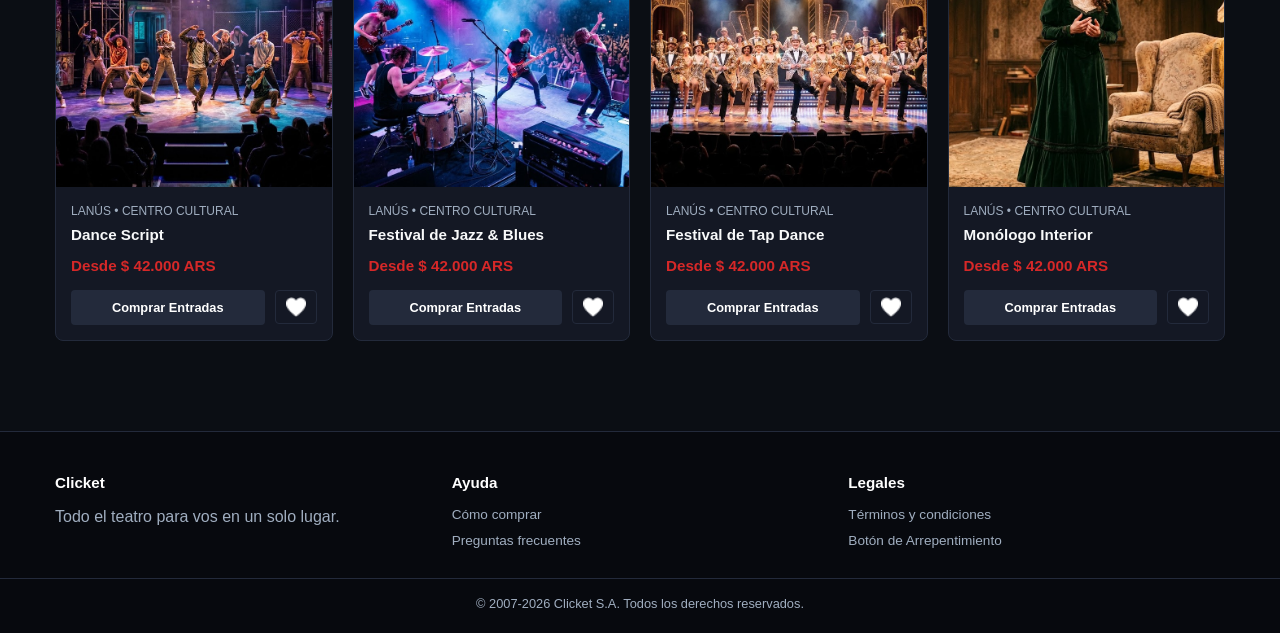
==== commit 0511503d: "Descripción clara de los cambios" ====
--- a/index.html
+++ b/index.html
@@ -30,10 +30,11 @@
                 <!-- Menú de Navegación Central -->
                 <nav class="main-nav">
                     <ul>
-                        <li><a href="index.html" class="active">Obras</a></li>
-                        <li><a href="#">Teatros</a></li>
-                        <li><a href="#">Eticket</a></li>
-                        <li><a href="#">Promociones</a></li>
+                    
+                    <a href="index.html" class="nav-link">Inicio</a>
+                        <li><a href="#">Funciones</a></li>
+                        <li><a href="#">Entradas</a></li>
+                        <li><a href="#">Destacados</a></li>
                         <li><a href="cuenta-usuario.html">Mi Cuenta</a></li>
                     </ul>
                 </nav>
@@ -118,24 +119,22 @@
         <section class="catalog-section">
             <div class="catalog-header">
                 <h2>Obras y Eventos Destacados</h2>
-                <div class="view-toggle-buttons">
-                    <button class="view-btn active" title="Vista Tarjetas"><i class="fa-solid fa-grip"></i></button>
-                    <button class="view-btn" title="Vista Lista"><i class="fa-solid fa-list"></i></button>
-                </div>
-            </div>
-
-<!-- Grilla de Tarjetas 3x3 (9 Obras/Eventos) -->
+                
+            </div>
+            
+
+<!-- Grilla de Tarjetas 4x3 (12 Obras/Eventos) -->
 <div class="items-grid">
 
     <!-- Tarjeta 1 -->
-   <article class="card">
-        <div class="card-img-container">
-            <img src="https://picsum.photos/id/1025/1600/1066" alt="Gran Estreno Teatral">
-            <span class="tag-badge">Destacada</span>
+<article class="card">
+        <div class="card-img-container">
+            <img src="img/drama.jpg" alt="Gran Estreno Teatral">
+            <span class="tag-badge">Drama</span>
         </div>
         <div class="card-body">
             <span class="location">CABA • Teatro Corrientes</span>
-            <h3>Gran Estreno Teatral 2026</h3>
+            <h3>Gran Estreno Dramatico</h3>
             <p class="price">Desde $ 60.000 ARS</p>
             <div class="card-footer-actions">
                 <a href="#" class="btn-card">Comprar Entradas</a>
@@ -149,12 +148,12 @@
     <!-- Tarjeta 2 -->
     <article class="card">
         <div class="card-img-container">
-            <img src="https://picsum.photos/id/1084/1600/1066" alt="Concierto Acústico">
+            <img src="img/musical.jpeg" alt="Concierto Acústico">
             <span class="tag-badge">Musical</span>
         </div>
         <div class="card-body">
             <span class="location">CABA • Teatro Gran Rex</span>
-            <h3>Concierto Acústico en Vivo</h3>
+            <h3>Concierto Musical en Vivo</h3>
             <p class="price">Desde $ 45.000 ARS</p>
             <div class="card-footer-actions">
                 <a href="#" class="btn-card">Comprar Entradas</a>
@@ -168,7 +167,7 @@
     <!-- Tarjeta 3 -->
     <article class="card">
         <div class="card-img-container">
-            <img src="https://picsum.photos/id/1062/1600/1066" alt="Comedia de Verano">
+            <img src="img/comedia.jpeg" alt="Comedia de Verano">
             <span class="tag-badge">Comedia</span>
         </div>
         <div class="card-body">
@@ -177,7 +176,7 @@
             <p class="price">Desde $ 50.000 ARS</p>
             <div class="card-footer-actions">
                 <a href="#" class="btn-card">Comprar Entradas</a>
-                  <button class="fav-icon-btn">
+                <button class="fav-icon-btn">
     <img src="img/corazon.png" alt="Favorito" class="icon-img">
 </button>
         </div>
@@ -186,7 +185,7 @@
     <!-- Tarjeta 4 -->
     <article class="card">
         <div class="card-img-container">
-            <img src="https://picsum.photos/id/158/1600/1066" alt="Noche de Stand Up">
+            <img src="img/stand up.jpg" alt="Noche de Stand Up">
             <span class="tag-badge">Stand Up</span>
         </div>
         <div class="card-body">
@@ -205,7 +204,7 @@
     <!-- Tarjeta 5 -->
     <article class="card">
         <div class="card-img-container">
-            <img src="https://picsum.photos/id/453/1600/1066" alt="Drama Clásico">
+            <img src="img/drama.jpg" alt="Drama Clásico">
             <span class="tag-badge">Drama</span>
         </div>
         <div class="card-body">
@@ -214,7 +213,7 @@
             <p class="price">Desde $ 40.000 ARS</p>
             <div class="card-footer-actions">
                 <a href="#" class="btn-card">Comprar Entradas</a>
-                 <button class="fav-icon-btn">
+                <button class="fav-icon-btn">
     <img src="img/corazon.png" alt="Favorito" class="icon-img">
 </button>
         </div>
@@ -223,12 +222,12 @@
     <!-- Tarjeta 6 -->
     <article class="card">
         <div class="card-img-container">
-            <img src="https://picsum.photos/id/342/1600/1066" alt="Gala de Ópera">
-            <span class="tag-badge">Ópera</span>
+            <img src="img/infantil_2.jpg" alt="Gala de Ópera">
+            <span class="tag-badge">Infantil</span>
         </div>
         <div class="card-body">
             <span class="location">CABA • Teatro Colón</span>
-            <h3>Gala de Ópera e Orquesta</h3>
+            <h3>Aventura Mágica Infantil</h3>
             <p class="price">Desde $ 85.000 ARS</p>
             <div class="card-footer-actions">
                 <a href="#" class="btn-card">Comprar Entradas</a>
@@ -242,35 +241,35 @@
     <!-- Tarjeta 7 -->
     <article class="card">
         <div class="card-img-container">
-            <img src="https://picsum.photos/id/1070/1600/1066" alt="Aventura Infantil">
+            <img src="img/monologo.jpg" alt="Aventura Infantil">
+            <span class="tag-badge">Monólogo</span>
+        </div>
+        <div class="card-body">
+            <span class="location">San Justo • Teatro Italia</span>
+            <h3>Monólogo de una vida</h3>
+            <p class="price">Desde $ 30.000 ARS</p>
+            <div class="card-footer-actions">
+                <a href="#" class="btn-card">Comprar Entradas</a>
+                <button class="fav-icon-btn">
+    <img src="img/corazon.png" alt="Favorito" class="icon-img">
+</button>
+            </div>
+        </div>
+    </article>
+
+    <!-- Tarjeta 8 -->
+    <article class="card">
+        <div class="card-img-container">
+            <img src="img/infantil_3.jpg" alt="Monólogo Intimista">
             <span class="tag-badge">Infantil</span>
         </div>
         <div class="card-body">
-            <span class="location">San Justo • Teatro Italia</span>
-            <h3>Aventura Mágica Infantil</h3>
-            <p class="price">Desde $ 30.000 ARS</p>
-            <div class="card-footer-actions">
-                <a href="#" class="btn-card">Comprar Entradas</a>
-                 <button class="fav-icon-btn">
-    <img src="img/corazon.png" alt="Favorito" class="icon-img">
-</button>
-            </div>
-        </div>
-    </article>
-
-    <!-- Tarjeta 8 -->
-    <article class="card">
-        <div class="card-img-container">
-            <img src="https://picsum.photos/id/1059/1600/1066" alt="Monólogo Intimista">
-            <span class="tag-badge">Monólogo</span>
-        </div>
-        <div class="card-body">
             <span class="location">Almagro • Teatro Picadero</span>
-            <h3>Monólogo de Una Vida</h3>
+            <h3>Show Infantil </h3>
             <p class="price">Desde $ 38.000 ARS</p>
             <div class="card-footer-actions">
                 <a href="#" class="btn-card">Comprar Entradas</a>
-                 <button class="fav-icon-btn">
+                <button class="fav-icon-btn">
     <img src="img/corazon.png" alt="Favorito" class="icon-img">
 </button>
             </div>
@@ -280,7 +279,26 @@
     <!-- Tarjeta 9 -->
     <article class="card">
         <div class="card-img-container">
-            <img src="https://picsum.photos/id/1069/1600/1066" alt="Festival de Jazz">
+            <img src="img/musical_3.jpg" alt="Festival de Jazz">
+            <span class="tag-badge">Musical</span>
+        </div>
+        <div class="card-body">
+            <span class="location">Lanús • Centro Cultural</span>
+            <h3>Dance Script</h3>
+            <p class="price">Desde $ 42.000 ARS</p>
+            <div class="card-footer-actions">
+                <a href="#" class="btn-card">Comprar Entradas</a>
+            <button class="fav-icon-btn">
+    <img src="img/corazon.png" alt="Favorito" class="icon-img">
+</button>
+            </div>
+        </div>
+    </article>
+    
+    <!-- Tarjeta 10 -->
+    <article class="card">
+        <div class="card-img-container">
+            <img src="img/recital_3.jpg" alt="Festival de Jazz">
             <span class="tag-badge">Recital</span>
         </div>
         <div class="card-body">
@@ -289,24 +307,25 @@
             <p class="price">Desde $ 42.000 ARS</p>
             <div class="card-footer-actions">
                 <a href="#" class="btn-card">Comprar Entradas</a>
-                  <button class="fav-icon-btn">
+            <button class="fav-icon-btn">
     <img src="img/corazon.png" alt="Favorito" class="icon-img">
 </button>
             </div>
         </div>
     </article>
     
-    <!-- Tarjeta 9 -->
-    <article class="card">
-        <div class="card-img-container">
-            <img src="https://picsum.photos/id/1069/1600/1066" alt="Festival de Jazz">
+    <!-- Tarjeta 11 -->
+    <article class="card">
+        <div class="card-img-container">
+            <img src="img/musical_2.jpg" alt="Festival de Jazz">
             <span class="tag-badge">Recital</span>
         </div>
         <div class="card-body">
             <span class="location">Lanús • Centro Cultural</span>
-            <h3>Festival de Jazz & Blues</h3>
+            <h3>Festival de Tap Dance</h3>
             <p class="price">Desde $ 42.000 ARS</p>
             <div class="card-footer-actions">
+                <a href="#" class="btn-card">Comprar Entradas</a>
                 <button class="fav-icon-btn">
     <img src="img/corazon.png" alt="Favorito" class="icon-img">
 </button>
@@ -314,34 +333,15 @@
         </div>
     </article>
     
-    <!-- Tarjeta 9 -->
-    <article class="card">
-        <div class="card-img-container">
-            <img src="https://picsum.photos/id/1069/1600/1066" alt="Festival de Jazz">
-            <span class="tag-badge">Recital</span>
+    <!-- Tarjeta 12 -->
+    <article class="card">
+        <div class="card-img-container">
+            <img src="img/monologo_3.jpg" alt="Festival de Jazz">
+            <span class="tag-badge">Monólogo</span>
         </div>
         <div class="card-body">
             <span class="location">Lanús • Centro Cultural</span>
-            <h3>Festival de Jazz & Blues</h3>
-            <p class="price">Desde $ 42.000 ARS</p>
-            <div class="card-footer-actions">
-                <a href="#" class="btn-card">Comprar Entradas</a>
-                <button class="fav-icon-btn">
-    <img src="img/corazon.png" alt="Favorito" class="icon-img">
-</button>
-            </div>
-        </div>
-    </article>
-    
-    <!-- Tarjeta 9 -->
-    <article class="card">
-        <div class="card-img-container">
-            <img src="https://picsum.photos/id/1069/1600/1066" alt="Festival de Jazz">
-            <span class="tag-badge">Recital</span>
-        </div>
-        <div class="card-body">
-            <span class="location">Lanús • Centro Cultural</span>
-            <h3>Festival de Jazz & Blues</h3>
+            <h3>Monólogo Interior</h3>
             <p class="price">Desde $ 42.000 ARS</p>
             <div class="card-footer-actions">
                 <a href="#" class="btn-card">Comprar Entradas</a> <button class="fav-icon-btn">
--- a/styles.css
+++ b/styles.css
@@ -429,7 +429,7 @@
 
 /* --- BOTÓN DEL CARRITO --- */
 .cart-btn{
-    background-color: rgba(20, 24, 36, 0.85);
+    background-color: #0b0e14;
     border: 1.5px solid rgba(255, 255, 255, 0.3);
     color: #ffffff;
     width: 48px;
@@ -491,4 +491,4 @@
     src: url('fonts/FONT-Dancing_Script,Inter,Poppins/Dancing_Script/DancingScript-VariableFont_wght.ttf') format('truetype');
     font-weight: 400 900;
     font-style: normal;
-}+}
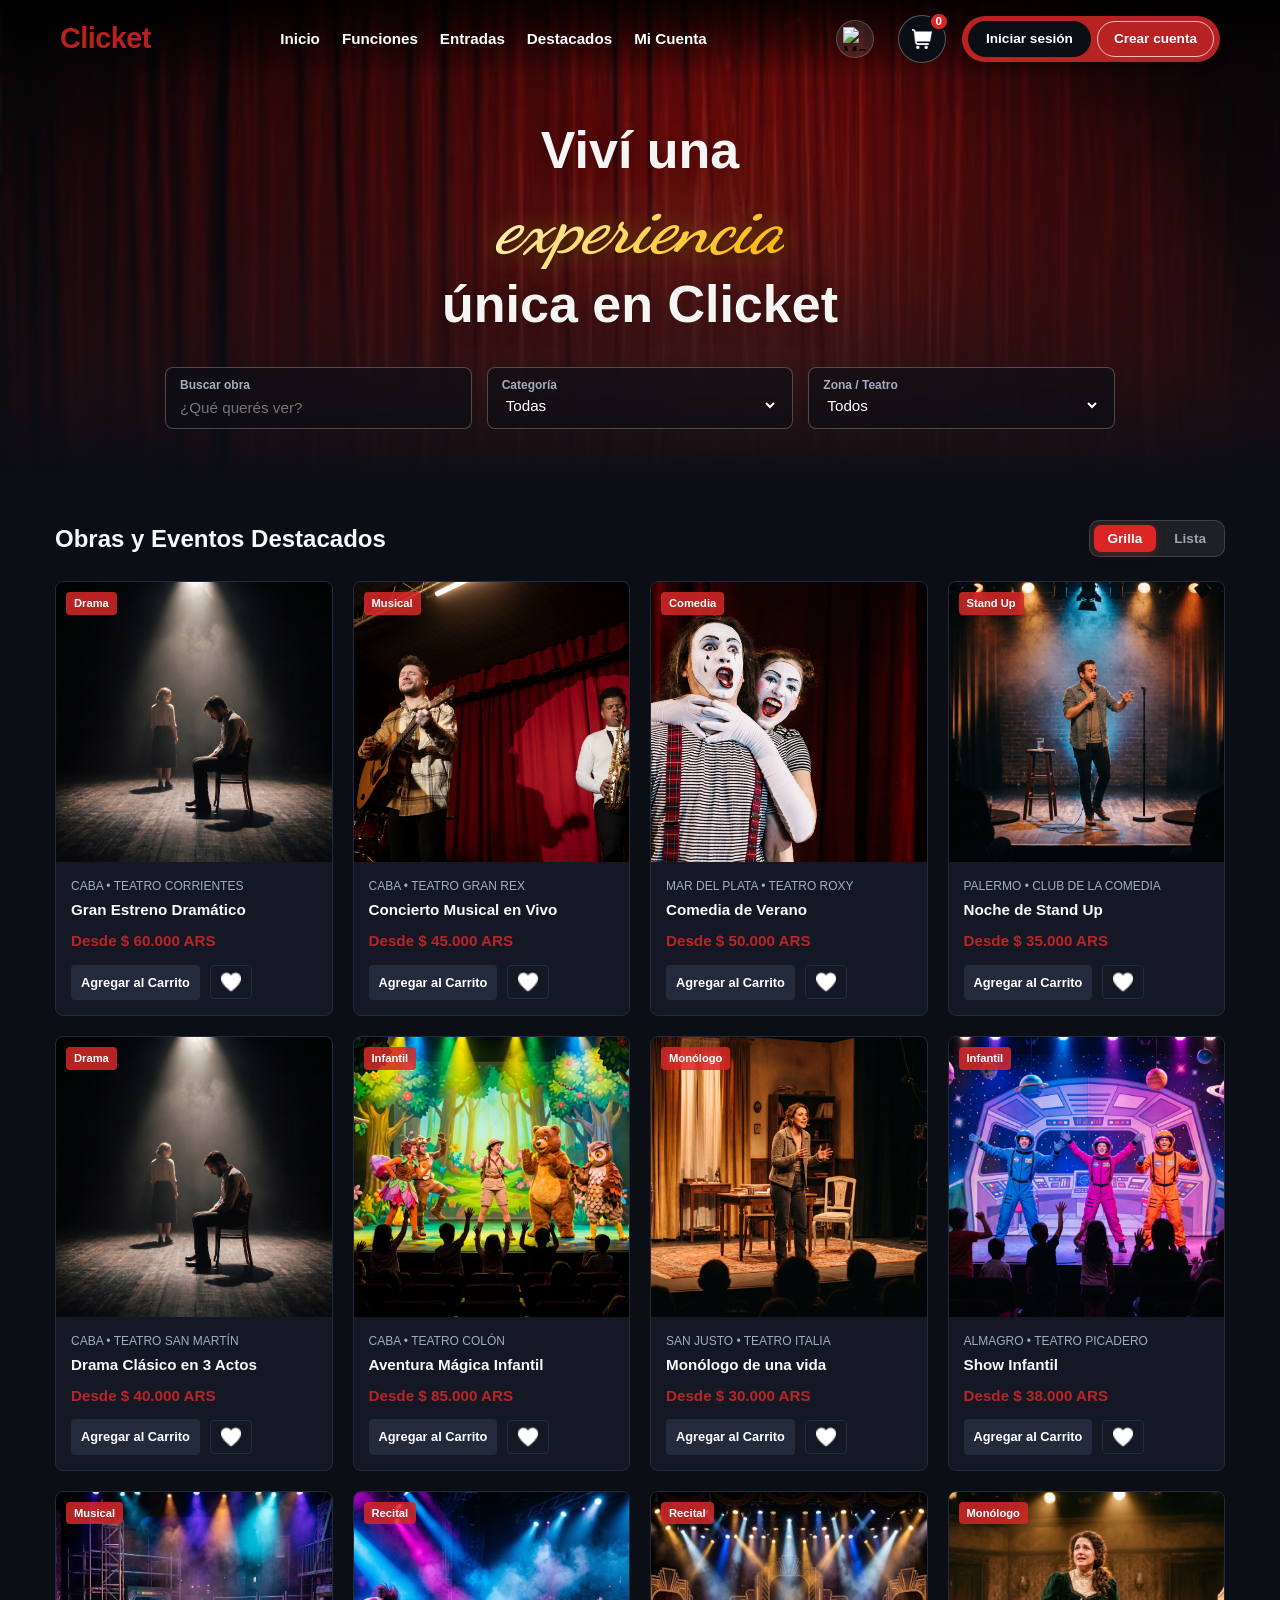
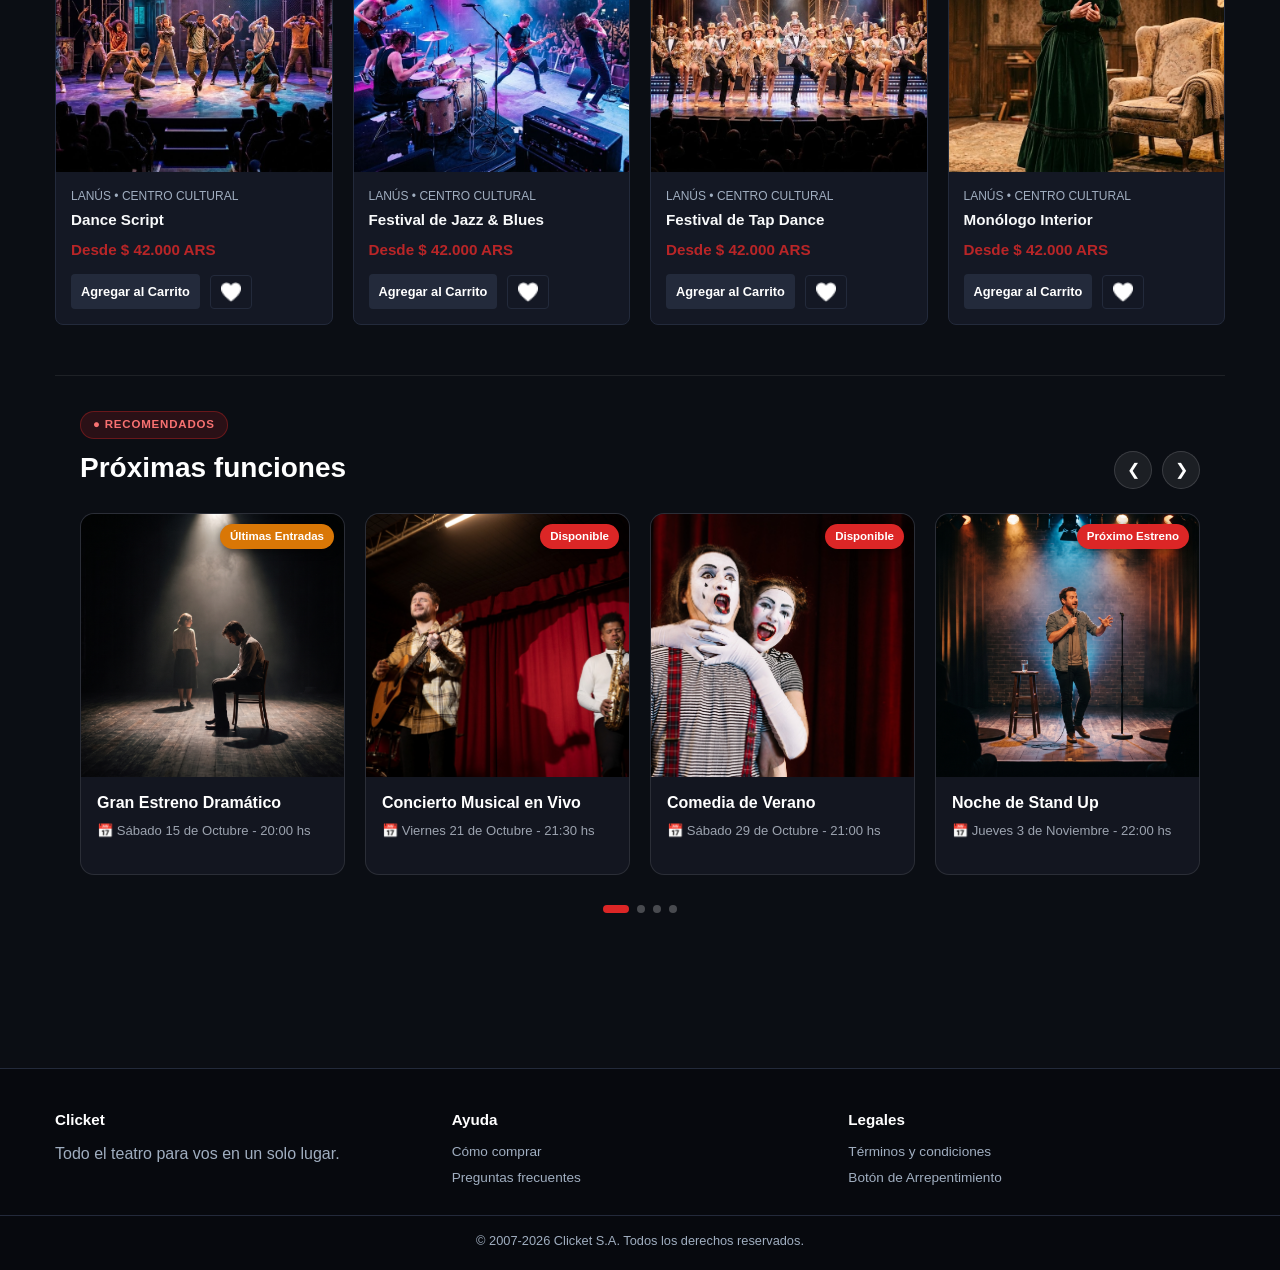
==== commit bbef66d8: "primero cambios de la segunda entrega" ====
--- a/index.html
+++ b/index.html
@@ -4,360 +4,159 @@
     <meta charset="UTF-8">
     <meta name="viewport" content="width=device-width, initial-scale=1.0">
     <title>Clicket | Todo el teatro para vos</title>
-    <!-- Iconos de Font Awesome -->
-    <link rel="stylesheet" href="fonts/FONT-Dancing_Script,Inter,Poppins/Poppins/Poppins-Black.ttf">
-    <link rel="stylesheet" href="fonts/FONT-Dancing_Script,Inter,Poppins/Dancing_Script/DancingScript-VariableFont_wght.ttf">
-    <link rel="stylesheet" href="fonts/FONT-Dancing_Script,Inter,Poppins/Inter/Inter-Italic-VariableFont_opsz,wght.ttf">
-    <link rel="stylesheet" href="img/carrito.png">
-    <link rel="stylesheet" href="img/corazon.png">
-    <!-- Estilos Principales -->
+    <!-- ================= RECURSOS Y FUENTES ================= -->
+    <link rel="stylesheet" href="fonts/Google_Sans_Flex/GoogleSansFlex-VariableFont_GRAD,ROND,opsz,slnt,wdth,wght.ttf">
+    <!-- ================= HOJA DE ESTILOS ================= -->
     <link rel="stylesheet" href="styles.css">
+    <script src="modoOscuro.js" defer></script>
+    <script src="tarjeta-lista.js" defer></script>
+    <script src="carrito.js" defer></script>
+    <script src="favoritos.js" defer></script>
 </head>
 <body>
 
-    <!-- ================= HERO WRAPPER (HEADER FLOTANTE + BANNER) ================= -->
-    <div class="hero-wrapper">
+    <!-- ================= ENCABEZADO Y BANNER PRINCIPAL ================= -->
+    <div class="contenedor-hero">
         
-        <!-- Header flotante transparente -->
-        <header class="main-header">
-            <div class="header-container">
+        <!-- Barra de Navegación Flotante -->
+        <header class="encabezado-principal">
+            <div class="contenedor-encabezado">
                 
-                <!-- Logo -->
-                <div class="logo">
+                <!-- Logotipo -->
+                <div class="logotipo">
                     <a href="index.html"><h2>Clicket</h2></a>
                 </div>
 
                 <!-- Menú de Navegación Central -->
-                <nav class="main-nav">
+                <nav class="navegacion-principal">
                     <ul>
-                    
-                    <a href="index.html" class="nav-link">Inicio</a>
-                        <li><a href="#">Funciones</a></li>
+                        <li><a href="index.html" class="enlace-activo">Inicio</a></li>
+                        <li><a href="#proximas-funciones">Funciones</a></li>
                         <li><a href="#">Entradas</a></li>
                         <li><a href="#">Destacados</a></li>
                         <li><a href="cuenta-usuario.html">Mi Cuenta</a></li>
                     </ul>
                 </nav>
-<!-- Acciones del Header (Carrito + Login / Registro) -->
-<div class="header-actions">
-    
-    <!-- Botón del Carrito -->
-    <a href="#" class="cart-btn" title="Carrito de compras">
-<img src="img/carrito.png" alt="Carrito" class="icon-img">    </a>
 
-    <!-- Cápsula de Autenticación (Login / Registro) -->
-    <div class="auth-pill-container">
-        <a href="login.html" class="btn-pill-login">Iniciar sesión</a>
-        <a href="registroCuentas.html" class="btn-pill-register">Crear cuenta</a>
-    </div>
-
-</div>
+                <!-- Panel de Acciones (Carrito y Autenticación) -->
+                <!-- Panel de Acciones (Carrito y Autenticación) -->
+<div class="acciones-encabezado">
+    <button id="btnTema" class="boton-tema" aria-label="Cambiar tema">🌙</button>
+    <a href="carrito.html" class="boton-carrito" title="Carrito de compras">
+        <img src="img/carrito.png" alt="Carrito" class="imagen-icono">
+        <span id="contador-carrito" class="badge-carrito">0</span>
+    </a>
+                    
+                    <div class="contenedor-pildora-auth">
+                        <a href="login.html" class="boton-ingreso">Iniciar sesión</a>
+                        <a href="registroCuentas.html" class="boton-registro">Crear cuenta</a>
+                    </div>
+                </div>
+               
+            </div>
         </header>
 
-        <!-- Hero Banner con Filtros Horizontales Integrados -->
-        <section class="hero-section">
-            <div class="hero-content">
-                <h1 class="hero-title">Vivi una 
-                <br>
-                <span class="hero-highlight">experiencia</span> 
-                <br>
-                única en Clicket
+        <!-- Sección de Bienvenida (Banner) y Buscador -->
+        <section class="seccion-hero">
+            <div class="contenido-hero">
+                
+                <h1 class="titulo-hero">
+                    Viví una <br>
+                    <span class="resaltado-hero">experiencia</span> <br>
+                    única en Clicket
                 </h1>
-                <!-- Barra de Filtros en Línea -->
-                <div class="hero-filters-bar">
+                
+                <!-- Barra Horizontal de Filtros -->
+                <div class="barra-filtros">
                     
-                    <!-- Campo de Búsqueda -->
-                    <div class="filter-box">
-                        <label for="search-input">Buscar obra</label>
-                        <div class="input-with-icon">
-                            <input type="text" id="search-input" placeholder="¿Qué querés ver?">
-                            <i class="fa-solid fa-magnifying-glass"></i>
+                    <!-- Búsqueda por texto -->
+                    <div class="caja-filtro">
+                        <label for="buscar-obra">Buscar obra</label>
+                        <div class="entrada-con-icono">
+                            <input type="text" id="buscar-obra" placeholder="¿Qué querés ver?">
                         </div>
                     </div>
 
-                    <!-- Filtro de Categorías -->
-                    <div class="filter-box">
-                        <label for="category-select">Categoría</label>
-                        <select id="category-select">
+                    <!-- Búsqueda por categoría -->
+                    <div class="caja-filtro">
+                        <label for="seleccionar-categoria">Categoría</label>
+                        <select id="seleccionar-categoria">
                             <option value="">Todas</option>
                             <option value="destacadas">Destacadas</option>
                             <option value="comedia">Comedia</option>
                             <option value="drama">Drama</option>
-                            <option value="opera">Ópera</option>
-                            <option value="musical">Musical</option>
-                            <option value="recital">Recital</option>
-                            <option value="standup">Stand Up</option>
-                            <option value="infantiles">Infantiles</option>
-                            <option value="monologo">Monólogo</option>
-
+                            <option value="infantil">Infantil</option>
                         </select>
                     </div>
 
-                    <!-- Filtro de Zona / Teatro -->
-                    <div class="filter-box">
-                        <label for="zone-select">Zona / Teatro</label>
-                        <select id="zone-select">
+                    <!-- Búsqueda por ubicación -->
+                    <div class="caja-filtro">
+                        <label for="seleccionar-zona">Zona / Teatro</label>
+                        <select id="seleccionar-zona">
                             <option value="">Todos</option>
                             <option value="lanus">Lanús</option>
-                            <option value="Almagro">Almagro</option>
-                            <option value="Palermo">Palermo</option>
-                            <option value="Haedo">Haedo</option>
-                            <option value="San justo">San Justo</option>
+                            <option value="caba">CABA</option>
+                            <option value="palermo">Palermo</option>
                         </select>
                     </div>
 
                 </div>
             </div>
         </section>
-
     </div>
 
-    <!-- ================= CONTENIDO PRINCIPAL ================= -->
-    <main class="container main-layout">
+    <!-- ================= CONTENIDO PRINCIPAL: CATÁLOGO ================= -->
+    <main class="contenedor diseno-principal">
 
-        <!-- Sección de Catálogo / Ítems -->
-        <section class="catalog-section">
-            <div class="catalog-header">
-                <h2>Obras y Eventos Destacados</h2>
-                
-            </div>
-            
+        <section class="seccion-catalogo">
+        
+        <!-- ENCABEZADO ÚNICO CON CONTROLES (Borra el h2 suelto que quedó arriba) -->
+        <div class="encabezado-catalogo">
+            <h2>Obras y Eventos Destacados</h2>
 
-<!-- Grilla de Tarjetas 4x3 (12 Obras/Eventos) -->
-<div class="items-grid">
-
-    <!-- Tarjeta 1 -->
-<article class="card">
-        <div class="card-img-container">
-            <img src="img/drama.jpg" alt="Gran Estreno Teatral">
-            <span class="tag-badge">Drama</span>
-        </div>
-        <div class="card-body">
-            <span class="location">CABA • Teatro Corrientes</span>
-            <h3>Gran Estreno Dramatico</h3>
-            <p class="price">Desde $ 60.000 ARS</p>
-            <div class="card-footer-actions">
-                <a href="#" class="btn-card">Comprar Entradas</a>
-                <button class="fav-icon-btn">
-    <img src="img/corazon.png" alt="Favorito" class="icon-img">
-</button>
+            <div class="controles-vista">
+                <button id="btn-grilla" class="btn-vista activo" title="Vista de Grilla">
+                    <span class="icono">Grilla</span>
+                </button>
+                <button id="btn-lista" class="btn-vista" title="Vista de Lista">
+                    <span class="icono">Lista</span>
+                </button>
             </div>
         </div>
-    </article>
 
-    <!-- Tarjeta 2 -->
-    <article class="card">
-        <div class="card-img-container">
-            <img src="img/musical.jpeg" alt="Concierto Acústico">
-            <span class="tag-badge">Musical</span>
+<!-- Grilla Adaptativa de Obras -->
+            <div class="grilla-obras" id="grilla-obras">
+
+            </div>
+        </section>
+
+        <!-- Sección Carrusel: Próximas Funciones -->
+<section id="proximas-funciones" class="seccion-proximas">
+    <div class="cabecera-proximas">
+        <div>
+            <span class="etiqueta-recomendados">● RECOMENDADOS</span>
+            <h2>Próximas funciones</h2>
         </div>
-        <div class="card-body">
-            <span class="location">CABA • Teatro Gran Rex</span>
-            <h3>Concierto Musical en Vivo</h3>
-            <p class="price">Desde $ 45.000 ARS</p>
-            <div class="card-footer-actions">
-                <a href="#" class="btn-card">Comprar Entradas</a>
-                <button class="fav-icon-btn">
-    <img src="img/corazon.png" alt="Favorito" class="icon-img">
-</button>
-            </div>
+
+        <div class="controles-carrusel">
+            <button type="button" id="btn-prev-funciones" class="btn-flecha-carrusel" aria-label="Anterior">&#10094;</button>
+            <button type="button" id="btn-next-funciones" class="btn-flecha-carrusel" aria-label="Siguiente">&#10095;</button>
         </div>
-    </article>
+    </div>
 
-    <!-- Tarjeta 3 -->
-    <article class="card">
-        <div class="card-img-container">
-            <img src="img/comedia.jpeg" alt="Comedia de Verano">
-            <span class="tag-badge">Comedia</span>
-        </div>
-        <div class="card-body">
-            <span class="location">Mar del Plata • Teatro Roxy</span>
-            <h3>Comedia de Verano</h3>
-            <p class="price">Desde $ 50.000 ARS</p>
-            <div class="card-footer-actions">
-                <a href="#" class="btn-card">Comprar Entradas</a>
-                <button class="fav-icon-btn">
-    <img src="img/corazon.png" alt="Favorito" class="icon-img">
-</button>
-        </div>
-    </article>
+    <div class="carrusel-track" id="carrusel-funciones">
+        <!-- Se genera automáticamente desde datos/obras.json -->
+    </div>
 
-    <!-- Tarjeta 4 -->
-    <article class="card">
-        <div class="card-img-container">
-            <img src="img/stand up.jpg" alt="Noche de Stand Up">
-            <span class="tag-badge">Stand Up</span>
-        </div>
-        <div class="card-body">
-            <span class="location">Palermo • Club de la Comedia</span>
-            <h3>Noche de Stand Up</h3>
-            <p class="price">Desde $ 35.000 ARS</p>
-            <div class="card-footer-actions">
-                <a href="#" class="btn-card">Comprar Entradas</a>
-                <button class="fav-icon-btn">
-    <img src="img/corazon.png" alt="Favorito" class="icon-img">
-</button>
-            </div>
-        </div>
-    </article>
-
-    <!-- Tarjeta 5 -->
-    <article class="card">
-        <div class="card-img-container">
-            <img src="img/drama.jpg" alt="Drama Clásico">
-            <span class="tag-badge">Drama</span>
-        </div>
-        <div class="card-body">
-            <span class="location">CABA • Teatro San Martín</span>
-            <h3>Drama Clásico en 3 Actos</h3>
-            <p class="price">Desde $ 40.000 ARS</p>
-            <div class="card-footer-actions">
-                <a href="#" class="btn-card">Comprar Entradas</a>
-                <button class="fav-icon-btn">
-    <img src="img/corazon.png" alt="Favorito" class="icon-img">
-</button>
-        </div>
-    </article>
-
-    <!-- Tarjeta 6 -->
-    <article class="card">
-        <div class="card-img-container">
-            <img src="img/infantil_2.jpg" alt="Gala de Ópera">
-            <span class="tag-badge">Infantil</span>
-        </div>
-        <div class="card-body">
-            <span class="location">CABA • Teatro Colón</span>
-            <h3>Aventura Mágica Infantil</h3>
-            <p class="price">Desde $ 85.000 ARS</p>
-            <div class="card-footer-actions">
-                <a href="#" class="btn-card">Comprar Entradas</a>
-                <button class="fav-icon-btn">
-    <img src="img/corazon.png" alt="Favorito" class="icon-img">
-</button>
-            </div>
-        </div>
-    </article>
-
-    <!-- Tarjeta 7 -->
-    <article class="card">
-        <div class="card-img-container">
-            <img src="img/monologo.jpg" alt="Aventura Infantil">
-            <span class="tag-badge">Monólogo</span>
-        </div>
-        <div class="card-body">
-            <span class="location">San Justo • Teatro Italia</span>
-            <h3>Monólogo de una vida</h3>
-            <p class="price">Desde $ 30.000 ARS</p>
-            <div class="card-footer-actions">
-                <a href="#" class="btn-card">Comprar Entradas</a>
-                <button class="fav-icon-btn">
-    <img src="img/corazon.png" alt="Favorito" class="icon-img">
-</button>
-            </div>
-        </div>
-    </article>
-
-    <!-- Tarjeta 8 -->
-    <article class="card">
-        <div class="card-img-container">
-            <img src="img/infantil_3.jpg" alt="Monólogo Intimista">
-            <span class="tag-badge">Infantil</span>
-        </div>
-        <div class="card-body">
-            <span class="location">Almagro • Teatro Picadero</span>
-            <h3>Show Infantil </h3>
-            <p class="price">Desde $ 38.000 ARS</p>
-            <div class="card-footer-actions">
-                <a href="#" class="btn-card">Comprar Entradas</a>
-                <button class="fav-icon-btn">
-    <img src="img/corazon.png" alt="Favorito" class="icon-img">
-</button>
-            </div>
-        </div>
-    </article>
-
-    <!-- Tarjeta 9 -->
-    <article class="card">
-        <div class="card-img-container">
-            <img src="img/musical_3.jpg" alt="Festival de Jazz">
-            <span class="tag-badge">Musical</span>
-        </div>
-        <div class="card-body">
-            <span class="location">Lanús • Centro Cultural</span>
-            <h3>Dance Script</h3>
-            <p class="price">Desde $ 42.000 ARS</p>
-            <div class="card-footer-actions">
-                <a href="#" class="btn-card">Comprar Entradas</a>
-            <button class="fav-icon-btn">
-    <img src="img/corazon.png" alt="Favorito" class="icon-img">
-</button>
-            </div>
-        </div>
-    </article>
-    
-    <!-- Tarjeta 10 -->
-    <article class="card">
-        <div class="card-img-container">
-            <img src="img/recital_3.jpg" alt="Festival de Jazz">
-            <span class="tag-badge">Recital</span>
-        </div>
-        <div class="card-body">
-            <span class="location">Lanús • Centro Cultural</span>
-            <h3>Festival de Jazz & Blues</h3>
-            <p class="price">Desde $ 42.000 ARS</p>
-            <div class="card-footer-actions">
-                <a href="#" class="btn-card">Comprar Entradas</a>
-            <button class="fav-icon-btn">
-    <img src="img/corazon.png" alt="Favorito" class="icon-img">
-</button>
-            </div>
-        </div>
-    </article>
-    
-    <!-- Tarjeta 11 -->
-    <article class="card">
-        <div class="card-img-container">
-            <img src="img/musical_2.jpg" alt="Festival de Jazz">
-            <span class="tag-badge">Recital</span>
-        </div>
-        <div class="card-body">
-            <span class="location">Lanús • Centro Cultural</span>
-            <h3>Festival de Tap Dance</h3>
-            <p class="price">Desde $ 42.000 ARS</p>
-            <div class="card-footer-actions">
-                <a href="#" class="btn-card">Comprar Entradas</a>
-                <button class="fav-icon-btn">
-    <img src="img/corazon.png" alt="Favorito" class="icon-img">
-</button>
-            </div>
-        </div>
-    </article>
-    
-    <!-- Tarjeta 12 -->
-    <article class="card">
-        <div class="card-img-container">
-            <img src="img/monologo_3.jpg" alt="Festival de Jazz">
-            <span class="tag-badge">Monólogo</span>
-        </div>
-        <div class="card-body">
-            <span class="location">Lanús • Centro Cultural</span>
-            <h3>Monólogo Interior</h3>
-            <p class="price">Desde $ 42.000 ARS</p>
-            <div class="card-footer-actions">
-                <a href="#" class="btn-card">Comprar Entradas</a> <button class="fav-icon-btn">
-    <img src="img/corazon.png" alt="Favorito" class="icon-img">
-</button>
-            </div>
-        </div>
-    </article>
-
-</div>
+    <!-- Indicadores inferiores tipo píldora -->
+    <div class="indicadores-carrusel" id="indicadores-carrusel"></div>
+</section>
 
     </main>
 
-    <!-- ================= FOOTER ================= -->
-    <footer class="main-footer">
-        <div class="container footer-grid">
+    <!-- ================= PIE DE PÁGINA ================= -->
+    <footer class="pie-pagina-principal">
+        <div class="contenedor grilla-pie-pagina">
             <div>
                 <h4>Clicket</h4>
                 <p>Todo el teatro para vos en un solo lugar.</p>
@@ -377,7 +176,7 @@
                 </ul>
             </div>
         </div>
-        <div class="footer-bottom">
+        <div class="inferior-pie-pagina">
             <p>&copy; 2007-2026 Clicket S.A. Todos los derechos reservados.</p>
         </div>
     </footer>
--- a/styles.css
+++ b/styles.css
@@ -1,27 +1,37 @@
-/* --- VARIABLES Y RESET GENERAL --- */
+/* ==========================================================================
+   1. VARIABLES Y CONFIGURACIÓN GLOBAL
+   ========================================================================== */
+   @font-face {
+    font-family: 'Dancing Script';
+    src: url('fonts/FONT-Dancing_Script,Inter,Poppins/Dancing_Script/DancingScript-VariableFont_wght.ttf') format('truetype');
+    font-weight: 400 900;
+    font-style: normal;
+}
 :root {
-    --primary-color: #d62828; /* Color carmesí teatral de la marca */
-    --bg-color: #0b0e14;      /* Fondo negro/azul noche oscuro elegante */
-    --card-bg: #141824;       /* Fondo de tarjetas y paneles */
-    --text-color: #f8f9fa;    /* Texto principal claro */
-    --text-muted: #a0aec0;    /* Texto secundario atenuado */
-    --border-color: #232a3b;  /* Bordes sutiles en tono oscuro */
+    --color-primario: rgba(214, 40, 40, 0.85);   /* Color carmesí teatral de la marca */
+    --color-fondo: #0b0e14;      /* Fondo negro/azul noche oscuro elegante */
+    --fondo-tarjeta: #141824;    /* Fondo de tarjetas y paneles */
+    --color-texto: #f8f9fa;      /* Texto principal claro */
+    --texto-secundario: #a0aec0; /* Texto secundario atenuado */
+    --color-borde: #232a3b;      /* Bordes sutiles en tono oscuro */
+    
 }
 
 * {
     margin: 0;
     padding: 0;
     box-sizing: border-box;
-    font-family: 'Segoe UI', Tahoma, Geneva, Verdana, sans-serif;
+    font-family: 'Google Sans Flex', Arial, Helvetica, sans-serif;
 }
 
 body {
-    background-color: var(--bg-color);
-    color: var(--text-color);
+    background-color: var(--color-fondo);
+    color: var(--color-texto);
     line-height: 1.5;
-}
-
-.container {
+    font-family: 'Google Sans Flex', Arial, Helvetica, sans-serif;
+}
+
+.contenedor {
     max-width: 1200px;
     margin: 0 auto;
     padding: 0 15px;
@@ -36,13 +46,15 @@
     list-style: none;
 }
 
-/* --- HERO WRAPPER Y HEADER TRANSPARENTE FLOTANTE --- */
-.hero-wrapper {
+/* ==========================================================================
+   2. ENCABEZADO Y BARRA DE NAVEGACIÓN
+   ========================================================================== */
+.contenedor-hero {
     position: relative;
     width: 100%;
 }
 
-.main-header {
+.encabezado-principal {
     position: absolute;
     top: 0;
     left: 0;
@@ -52,7 +64,7 @@
     padding: 15px 0;
 }
 
-.header-container {
+.contenedor-encabezado {
     max-width: 1200px;
     margin: 0 auto;
     padding: 0 20px;
@@ -61,32 +73,62 @@
     justify-content: space-between;
 }
 
-.logo h2 {
-    color: var(--primary-color);
+.logotipo h2 {
+    color: var(--color-primario);
     font-size: 1.8rem;
     font-weight: 800;
-    letter-spacing: -1px;
-}
-
-.main-nav ul {
+    letter-spacing: -0.5px;
+
+}
+
+.navegacion-principal ul {
     display: flex;
     gap: 22px;
 }
 
-.main-nav a {
+.navegacion-principal a {
     color: #ffffff;
     font-size: 0.95rem;
     font-weight: 600;
     transition: color 0.2s ease;
 }
 
-.main-nav a.active, 
-.main-nav a:hover {
-    color: var(--primary-color);
-}
-
-/* --- CÁPSULA DE AUTENTICACIÓN (LOGIN / REGISTRO) --- */
-.auth-pill-container {
+.navegacion-principal a:hover {
+    color: var(--color-primario);
+}
+
+/* ==========================================================================
+   3. BOTONES DE ACCIÓN (CARRITO Y LOGIN)
+   ========================================================================== */
+.acciones-encabezado {
+    display: flex;
+    align-items: center;
+    gap: 16px;
+}
+
+.boton-carrito {
+    background-color: #0b0e14;
+    border: 1.5px solid rgba(255, 255, 255, 0.3);
+    color: #ffffff;
+    width: 48px;
+    height: 48px;
+    border-radius: 50%;
+    display: flex;
+    align-items: center;
+    justify-content: center;
+    font-size: 1.35rem;
+    transition: all 0.2s ease;
+    backdrop-filter: blur(6px);
+}
+
+.boton-carrito:hover {
+    background-color: var(--color-primario);
+    border-color: var(--color-primario);
+    transform: translateY(-2px);
+    box-shadow: 0 4px 12px rgba(214, 40, 40, 0.5);
+}
+
+.contenedor-pildora-auth {
     background-color: rgba(214, 40, 40, 0.85);
     padding: 5px 6px;
     border-radius: 30px;
@@ -96,7 +138,7 @@
     box-shadow: 0 4px 12px rgba(0, 0, 0, 0.3);
 }
 
-.btn-pill-login {
+.boton-ingreso {
     background-color: #0b0e14;
     color: #ffffff;
     padding: 8px 18px;
@@ -106,11 +148,11 @@
     transition: background-color 0.2s ease;
 }
 
-.btn-pill-login:hover {
+.boton-ingreso:hover {
     background-color: #161c28;
 }
 
-.btn-pill-register {
+.boton-registro {
     background-color: transparent;
     color: #ffffff;
     border: 1.5px solid rgba(255, 255, 255, 0.7);
@@ -121,13 +163,15 @@
     transition: all 0.2s ease;
 }
 
-.btn-pill-register:hover {
+.boton-registro:hover {
     background-color: rgba(255, 255, 255, 0.2);
     border-color: #ffffff;
 }
 
-/* --- HERO SECTION Y BARRA DE FILTROS EN LÍNEA --- */
-.hero-section {
+/* 
+   4. SECCIÓN HERO Y FILTROS
+ */
+.seccion-hero {
     width: 100%;
     min-height: 480px;
     background-image: linear-gradient(to bottom, rgba(11, 14, 20, 0.2) 0%, #0b0e14 100%), url('img/imagenFondo2.png');
@@ -141,7 +185,7 @@
     text-align: center;
 }
 
-.hero-content {
+.contenido-hero {
     display: flex;
     flex-direction: column;
     align-items: center;
@@ -150,15 +194,34 @@
     max-width: 950px;
 }
 
-.hero-section h1 {
-    color: #ffffff;
-    font-size: 3.2rem;
-    font-weight: 800;
-    text-shadow: 0 3px 8px rgba(0, 0, 0, 0.7);
-}
-
-/* Contenedor flexible de los 3 filtros */
-.hero-filters-bar {
+.titulo-hero {
+    position: relative;
+    z-index: 2;
+    color: #f5f5f4;
+    font-size: 52px;            /* Tamaño ajustado para balance visual */
+    font-weight: 780;
+    text-shadow: 0 2px 24px rgba(0, 0, 0, .35);
+    animation: idxFadeUp .6s ease backwards;
+    line-height: 1.15;          
+}
+
+.resaltado-hero {
+    font-family: 'Dancing Script', cursive !important;
+    font-weight: 700;
+    font-size: 4.5rem;
+    font-style: italic;
+    display: inline-block;
+    color: #FFE082; 
+    background: linear-gradient(135deg, #FFF8E1 0%, #FFE082 40%, #FFB300 100%);
+    background-clip: text;
+    -webkit-background-clip: text;
+    -webkit-text-fill-color: transparent;
+    filter: drop-shadow(0 2px 4px rgba(0, 0, 0, 0.8));
+    text-shadow: 0 0 20px rgba(255, 193, 7, 0.4);
+    margin: 6px 0;              /* Separación exacta superior e inferior */
+}
+
+.barra-filtros {
     display: flex;
     gap: 15px;
     width: 100%;
@@ -166,8 +229,7 @@
     flex-wrap: wrap;
 }
 
-/* Cajas de Filtro traslúcidas estilo Movistar Arena */
-.filter-box {
+.caja-filtro {
     background: rgba(11, 14, 20, 0.65);
     backdrop-filter: blur(8px);
     border: 1px solid rgba(255, 255, 255, 0.25);
@@ -181,21 +243,21 @@
     transition: all 0.2s ease;
 }
 
-.filter-box:focus-within, 
-.filter-box:hover {
-    border-color: var(--primary-color);
+.caja-filtro:focus-within, 
+.caja-filtro:hover {
+    border-color: var(--color-primario);
     box-shadow: 0 0 8px rgba(214, 40, 40, 0.4);
 }
 
-.filter-box label {
+.caja-filtro label {
     font-size: 0.75rem;
-    color: var(--text-muted);
+    color: var(--texto-secundario);
     font-weight: 600;
     margin-bottom: 2px;
 }
 
-.filter-box input, 
-.filter-box select {
+.caja-filtro input, 
+.caja-filtro select {
     background: transparent;
     border: none;
     color: #ffffff;
@@ -205,70 +267,32 @@
     cursor: pointer;
 }
 
-.filter-box select option {
-    background: var(--card-bg);
-    color: var(--text-color);
-}
-
-.input-with-icon {
-    display: flex;
-    align-items: center;
-    width: 100%;
-    gap: 8px;
-}
-
-.input-with-icon i {
-    color: var(--text-muted);
-    font-size: 0.9rem;
-}
-
-/* --- LAYOUT PRINCIPAL (CATÁLOGO ANCHO COMPLETO) --- */
-.main-layout {
+.caja-filtro select option {
+    background: var(--fondo-tarjeta);
+    color: var(--color-texto);
+}
+
+/* 
+   5. CATÁLOGO Y TARJETAS (GRILLA)
+    */
+.diseno-principal {
     display: block;
     padding: 40px 15px;
 }
 
-/* --- CATÁLOGO Y GRILLA ADAPTATIVA --- */
-.catalog-header {
-    display: flex;
-    justify-content: space-between;
-    align-items: center;
+.encabezado-catalogo {
     margin-bottom: 20px;
 }
 
-.catalog-header h2 {
-    font-size: 1.3rem;
-}
-
-.view-toggle-buttons {
-    display: flex;
-    gap: 5px;
-}
-
-.view-btn {
-    background: var(--card-bg);
-    border: 1px solid var(--border-color);
-    color: var(--text-color);
-    padding: 6px 10px;
-    border-radius: 4px;
-    cursor: pointer;
-}
-
-.view-btn.active {
-    background: var(--primary-color);
-    color: white;
-    border-color: var(--primary-color);
-}
-
-.items-grid {
+.grilla-obras {
     display: grid;
     grid-template-columns: repeat(auto-fill, minmax(240px, 1fr));
     gap: 20px;
 }
 
-.card {
-    background: var(--card-bg);
-    border: 1px solid var(--border-color);
+.tarjeta {
+    background: var(--fondo-tarjeta);
+    border: 1px solid var(--color-borde);
     border-radius: 8px;
     overflow: hidden;
     display: flex;
@@ -276,26 +300,26 @@
     transition: transform 0.2s;
 }
 
-.card:hover {
+.tarjeta:hover {
     transform: translateY(-3px);
 }
 
-.card-img-container {
+.contenedor-imagen-tarjeta {
     position: relative;
     height: 280px;
 }
 
-.card-img-container img {
+.contenedor-imagen-tarjeta img {
     width: 100%;
     height: 100%;
     object-fit: cover;
 }
 
-.tag-badge {
+.etiqueta-categoria {
     position: absolute;
     top: 10px;
     left: 10px;
-    background: var(--primary-color);
+    background: var(--color-primario);
     color: white;
     font-size: 0.7rem;
     padding: 3px 8px;
@@ -303,40 +327,40 @@
     font-weight: bold;
 }
 
-.card-body {
+.cuerpo-tarjeta {
     padding: 15px;
     display: flex;
     flex-direction: column;
     flex: 1;
 }
 
-.location {
+.ubicacion {
     font-size: 0.75rem;
-    color: var(--text-muted);
+    color: var(--texto-secundario);
     text-transform: uppercase;
     margin-bottom: 4px;
 }
 
-.card-body h3 {
+.cuerpo-tarjeta h3 {
     font-size: 0.95rem;
     margin-bottom: 8px;
     flex: 1;
 }
 
-.price {
+.precio {
     font-weight: bold;
-    color: var(--primary-color);
+    color: var(--color-primario);
     font-size: 0.95rem;
     margin-bottom: 12px;
 }
 
-.card-footer-actions {
+.acciones-tarjeta {
     display: flex;
     gap: 10px;
     align-items: center;
 }
 
-.btn-card {
+.boton-tarjeta {
     background: #232a3b;
     color: white;
     text-align: center;
@@ -344,151 +368,698 @@
     border-radius: 4px;
     font-size: 0.8rem;
     font-weight: 600;
-    flex: 1;
     transition: background 0.2s ease;
 }
 
-.btn-card:hover {
-    background: var(--primary-color);
-}
-
-.fav-icon-btn {
+.boton-tarjeta:hover {
+    background: var(--color-primario);
+}
+
+.boton-favorito {
     background: none;
-    border: 1px solid var(--border-color);
+    border: 1px solid var(--color-borde);
     padding: 6px 10px;
     border-radius: 4px;
     cursor: pointer;
-    color: var(--text-muted);
-}
-
-.fav-icon-btn.active, .fav-icon-btn:hover {
-    color: var(--primary-color);
-    border-color: var(--primary-color);
-}
-
-/* --- FOOTER --- */
-.main-footer {
+    color: var(--texto-secundario);
+}
+
+.boton-favorito:hover {
+    border-color: var(--color-primario);
+}
+
+.imagen-icono {
+    width: 20px;
+    height: 20px;
+    object-fit: contain;
+    vertical-align: middle;
+}
+
+/* ==========================================================================
+   6. PIE DE PÁGINA (FOOTER)
+   ========================================================================== */
+.pie-pagina-principal {
     background: #07090e;
     color: #a0aec0;
     padding: 40px 0 20px 0;
     margin-top: 50px;
-    border-top: 1px solid var(--border-color);
-}
-
-.footer-grid {
+    border-top: 1px solid var(--color-borde);
+}
+
+.grilla-pie-pagina {
     display: grid;
     grid-template-columns: repeat(auto-fit, minmax(200px, 1fr));
     gap: 20px;
     margin-bottom: 20px;
 }
 
-.footer-grid h4 {
+.grilla-pie-pagina h4 {
     color: white;
     margin-bottom: 10px;
     font-size: 0.95rem;
 }
 
-.footer-grid ul li {
+.grilla-pie-pagina ul li {
     margin-bottom: 6px;
     font-size: 0.85rem;
 }
 
-.footer-bottom {
+.inferior-pie-pagina {
     text-align: center;
-    border-top: 1px solid var(--border-color);
+    border-top: 1px solid var(--color-borde);
     padding-top: 15px;
     font-size: 0.8rem;
 }
 
-/* --- MEDIA QUERIES (RESPONSIVIDAD) --- */
+/* ==========================================
+   ESTILO DEL BOTÓN DE TEMA EN CABECERA
+   ========================================== */
+.boton-tema {
+    background: rgba(255, 255, 255, 0.1);
+    border: 1px solid rgba(255, 255, 255, 0.2);
+    border-radius: 50%;
+    width: 38px;
+    height: 38px;
+    cursor: pointer;
+    font-size: 1.1rem;
+    display: flex;
+    align-items: center;
+    justify-content: center;
+    transition: background 0.3s ease, transform 0.2s ease;
+    margin-right: 8px;
+}
+
+.boton-tema:hover {
+    background: rgba(255, 255, 255, 0.25);
+    transform: scale(1.05);
+}
+
+/* ==========================================
+   MODO CLARO (Telón de fondo + Degradado a Lila)
+   ========================================== */
+ 
+/* 1. Fondo base lila para todo el sitio */
+body.modo-claro {
+    min-height: 100vh;
+    margin: 0;
+    background-color: #E5DDF5 !important;
+    background-image: none !important; /* Quita el degradado plano del body */
+    color: #1F1926;
+}
+ 
+/* 2. Banner principal: telón con difuminado que arranca desde los filtros y conecta con el cuerpo */
+body.modo-claro .seccion-hero {
+    /* Reemplazamos el degradado original para que termine en el lila del body */
+    background-image:
+        linear-gradient(
+            to bottom,
+            rgba(11, 14, 20, 0.2)   0%,     /* Arriba: muestra el telón casi limpio */
+            rgba(11, 14, 20, 0.2)   55%,    /* Zona título: sigue mostrando el telón */
+            rgba(50, 20, 60, 0.55)  72%,    /* Inicio del difuminado justo en los filtros */
+            rgba(100, 60, 120, 0.80) 84%,   /* Violeta intermedio */
+            #E5DDF5                  100%    /* Conecta directo con el fondo lila del body */
+        ),
+        url('img/imagenFondo2.png') !important;
+    background-size: cover !important;
+    background-position: center !important;
+    background-repeat: no-repeat !important;
+}
+ 
+/* El contenedor-hero no necesita degradado propio en modo claro */
+body.modo-claro .contenedor-hero {
+    background-image: none !important;
+    background-color: transparent !important;
+}
+ 
+/* ==========================================
+   ETIQUETAS Y COMPONENTES
+   ========================================== */
+ 
+/* Mantiene visibles las etiquetas de los filtros sobre el telón */
+body.modo-claro .caja-filtro label {
+    color: #FFFFFF !important;
+    font-weight: 600;
+}
+ 
+/* Caja de filtro transparente para que el degradado fluya sin cortes */
+body.modo-claro .caja-filtro {
+   
+    border-color: rgba(255, 255, 255, 0.25) !important;
+    backdrop-filter: blur(4px);
+}
+ 
+/* Inputs/Selects completamente transparentes — sin relleno blanco */
+body.modo-claro .caja-filtro input,
+body.modo-claro .caja-filtro select {
+    background-color: transparent !important;
+    border: none !important;
+    color: #ffffff !important;
+    border-radius: 0;
+}
+ 
+/* Tarjetas de obras blancas */
+body.modo-claro .tarjeta {
+    background-color: #FFFFFF !important;
+    color: #1F1926 !important;
+    border-radius: 14px;
+    box-shadow: 0 4px 18px rgba(0, 0, 0, 0.06);
+    overflow: hidden;
+}
+ 
+body.modo-claro .encabezado-catalogo h2,
+body.modo-claro .cuerpo-tarjeta h3 {
+    color: #1F1926 !important;
+}
+ 
+body.modo-claro .cuerpo-tarjeta .ubicacion {
+    color: #6B7280 !important;
+}
+ 
+body.modo-claro .cuerpo-tarjeta .precio {
+    color: #DC2626 !important;
+}
+ 
+body.modo-claro .acciones-tarjeta .boton-tarjeta {
+    background-color: #1A0A21 !important;
+    color: #FFFFFF !important;
+}
+ 
+body.modo-claro .acciones-tarjeta .boton-favorito {
+    background-color: #FFFFFF !important;
+    border: 1px solid #D1D5DB !important;
+}
+
+ 
+.tarjeta {
+    cursor: pointer;
+}
+
+/*=============================
+
+========================================================================== */
+/* Flexbox en el encabezado completo */
+/* ==========================================
+   ESTILOS DE VISTA LISTA
+   ========================================== */
+
+/* ==========================================
+   ALINEACIÓN DEL ENCABEZADO A LA DERECHA
+   ========================================== */
+.encabezado-catalogo {
+    display: flex !important;
+    justify-content: space-between !important; /* Empuja el h2 a la izq y los botones a la der */
+    align-items: center !important;            /* Centra verticalmente ambos elementos */
+    width: 100%;
+    margin-bottom: 24px;
+}
+
+/* ==========================================
+   DISEÑO PÍLDORA DE LOS BOTONES DE VISTA
+   ========================================== */
+
+/* Contenedor exterior tipo cápsula */
+.controles-vista {
+    display: flex;
+    gap: 4px;
+    background: rgba(255, 255, 255, 0.08);
+    padding: 4px;
+    border-radius: 10px;
+    border: 1px solid rgba(255, 255, 255, 0.15);
+}
+
+/* Botón individual desmarcado */
+.btn-vista {
+    background: transparent;
+    border: none;
+    color: #9CA3AF;
+    padding: 6px 14px;
+    border-radius: 7px;
+    cursor: pointer;
+    font-size: 0.85rem;
+    font-weight: 600;
+    transition: all 0.2s ease;
+}
+
+.btn-vista:hover {
+    color: #FFFFFF;
+}
+
+/* Botón activo (seleccionado) */
+.btn-vista.activo {
+    background: #DC2626; /* Color rojo destacado Clicket */
+    color: #FFFFFF !important;
+    box-shadow: 0 2px 8px rgba(220, 38, 38, 0.3);
+}
+
+/* ==========================================
+   ADAPTACIÓN PARA MODO CLARO
+   ========================================== */
+body.modo-claro .controles-vista {
+    background: #FFFFFF !important;
+    border: 1px solid #E5E7EB !important;
+    box-shadow: 0 2px 10px rgba(0, 0, 0, 0.04);
+}
+
+body.modo-claro .btn-vista {
+    color: #6B7280 !important;
+}
+
+body.modo-claro .btn-vista:hover {
+    color: #1F1926 !important;
+}
+
+body.modo-claro .btn-vista.activo {
+    background: #1A0A21 !important; /* Tono oscuro contrastante en modo claro */
+    color: #FFFFFF !important;
+    box-shadow: 0 2px 8px rgba(0, 0, 0, 0.15);
+}
+
+/* 1. La grilla pasa a tener 1 sola columna de ancho completo */
+.grilla-obras.vista-lista {
+    grid-template-columns: 1fr !important;
+    gap: 16px !important;
+}
+
+/* 2. La tarjeta se orienta de forma horizontal (flexbox row) */
+.grilla-obras.vista-lista .tarjeta {
+    display: flex !important;
+    flex-direction: row !important;
+    height: 160px !important;
+    align-items: center;
+    overflow: hidden;
+}
+
+/* 3. La imagen queda fija a la izquierda */
+.grilla-obras.vista-lista .contenedor-imagen-tarjeta {
+    width: 220px !important;
+    height: 100% !important;
+    flex-shrink: 0;
+}
+
+.grilla-obras.vista-lista .contenedor-imagen-tarjeta img {
+    width: 100%;
+    height: 100%;
+    object-fit: cover;
+}
+
+/* 4. El texto se acomoda a la derecha */
+.grilla-obras.vista-lista .cuerpo-tarjeta {
+    display: flex !important;
+    flex-direction: column !important;
+    justify-content: center !important;
+    padding: 0 24px !important;
+    width: 100%;
+}
+
+/* Notificación Flotante (Toast) */
+.notificacion-toast {
+    position: fixed;
+    bottom: 25px;
+    right: 25px;
+    background-color: #1A0A21;
+    color: #FFFFFF;
+    padding: 14px 22px;
+    border-radius: 10px;
+    border: 1px solid #DC2626;
+    box-shadow: 0 4px 15px rgba(0, 0, 0, 0.3);
+    font-weight: 600;
+    opacity: 0;
+    transform: translateY(20px);
+    transition: all 0.3s ease;
+    z-index: 1000;
+}
+
+.notificacion-toast.toast-visible {
+    opacity: 1;
+    transform: translateY(0);
+}
+
+/* Modo Claro del Toast */
+body.modo-claro .notificacion-toast {
+    background-color: #FFFFFF;
+    color: #1F1926;
+    border: 1px solid #79517B;
+}
+
+/* Tarjetas de Favoritos en la vista de Usuario */
+.tarjeta-favorito {
+    display: flex;
+    align-items: center;
+    gap: 20px;
+    background: rgba(255, 255, 255, 0.05);
+    padding: 15px;
+    border-radius: 12px;
+    margin-bottom: 15px;
+}
+
+.tarjeta-favorito .imagen-fav {
+    width: 120px;
+    height: 80px;
+    object-fit: cover;
+    border-radius: 8px;
+}
+
+.tarjeta-favorito .info-fav {
+    flex-grow: 1;
+}
+
+.boton-quitar {
+    background: transparent;
+    border: 1px solid #DC2626;
+    color: #DC2626;
+    padding: 6px 12px;
+    border-radius: 6px;
+    cursor: pointer;
+    font-weight: 600;
+    margin-left: 10px;
+    transition: all 0.2s ease;
+}
+
+.boton-quitar:hover {
+    background: #DC2626;
+    color: #FFFFFF;
+}
+
+
+/* Desplazamiento suave al tocar enlaces internos (#proximas-funciones) */
+html {
+    scroll-behavior: smooth;
+}
+
+.seccion-proximas {
+    max-width: 1200px;
+    margin: 50px auto 30px;
+    padding: 35px 25px;
+    border-top: 1px solid rgba(255, 255, 255, 0.08);
+    scroll-margin-top: 85px; /* Evita que el header fijo tape el título al bajar */
+}
+
+.cabecera-proximas {
+    display: flex;
+    justify-content: space-between;
+    align-items: flex-end;
+    margin-bottom: 24px;
+}
+
+.etiqueta-recomendados {
+    display: inline-block;
+    background: rgba(220, 38, 38, 0.15);
+    color: #F87171;
+    border: 1px solid rgba(220, 38, 38, 0.35);
+    font-size: 0.72rem;
+    font-weight: 700;
+    letter-spacing: 0.8px;
+    padding: 4px 12px;
+    border-radius: 999px;
+    margin-bottom: 8px;
+}
+
+.cabecera-proximas h2 {
+    font-size: 1.75rem;
+    font-weight: 700;
+    color: #FFFFFF;
+}
+
+.controles-carrusel {
+    display: flex;
+    gap: 10px;
+}
+
+.btn-flecha-carrusel {
+    background: rgba(255, 255, 255, 0.07);
+    color: #FFFFFF;
+    border: 1px solid rgba(255, 255, 255, 0.14);
+    width: 38px;
+    height: 38px;
+    border-radius: 50%;
+    cursor: pointer;
+    font-size: 1rem;
+    transition: all 0.2s ease;
+}
+
+.btn-flecha-carrusel:hover {
+    background: #DC2626;
+    border-color: #DC2626;
+}
+
+/* Pista horizontal del carrusel */
+.carrusel-track {
+    display: flex;
+    gap: 20px;
+    overflow-x: auto;
+    scroll-snap-type: x mandatory;
+    scroll-behavior: smooth;
+    scrollbar-width: none; /* Firefox */
+    padding-bottom: 8px;
+}
+
+.carrusel-track::-webkit-scrollbar {
+    display: none; /* Chrome / Edge */
+}
+
+/* Tarjeta cuadrada estilo flyer */
+.tarjeta-proxima {
+    flex: 0 0 calc(25% - 15px); /* 4 tarjetas visibles en escritorio */
+    min-width: 230px;
+    scroll-snap-align: start;
+    background: #131620;
+    border: 1px solid rgba(255, 255, 255, 0.1);
+    border-radius: 14px;
+    overflow: hidden;
+    text-decoration: none;
+    color: inherit;
+    transition: transform 0.25s ease, border-color 0.25s ease, box-shadow 0.25s ease;
+}
+
+.tarjeta-proxima:hover {
+    transform: translateY(-5px);
+    border-color: rgba(220, 38, 38, 0.6);
+    box-shadow: 0 10px 25px rgba(0, 0, 0, 0.55);
+}
+
+.flyer-proxima-box {
+    position: relative;
+    width: 100%;
+    aspect-ratio: 1 / 1; /* Formato cuadrado como en el ejemplo */
+    overflow: hidden;
+}
+
+.flyer-proxima-box img {
+    width: 100%;
+    height: 100%;
+    object-fit: cover;
+    display: block;
+    transition: transform 0.35s ease;
+}
+
+.tarjeta-proxima:hover .flyer-proxima-box img {
+    transform: scale(1.04);
+}
+
+/* Insignia superior derecha (Últimas Entradas / Estreno) */
+.badge-estado-funcion {
+    position: absolute;
+    top: 10px;
+    right: 10px;
+    padding: 4px 10px;
+    border-radius: 999px;
+    font-size: 0.72rem;
+    font-weight: 700;
+    color: #FFFFFF;
+    box-shadow: 0 2px 8px rgba(0, 0, 0, 0.5);
+}
+
+.badge-ultimas {
+    background-color: #D97706; /* Ámbar como "Últimas Entradas" */
+}
+
+.badge-estreno {
+    background-color: #DC2626; /* Rojo Clicket */
+}
+
+.info-proxima {
+    padding: 14px 16px;
+}
+
+.info-proxima h3 {
+    font-size: 1rem;
+    font-weight: 700;
+    color: #FFFFFF;
+    margin-bottom: 6px;
+    white-space: nowrap;
+    overflow: hidden;
+    text-overflow: ellipsis;
+}
+
+.fecha-proxima {
+    font-size: 0.82rem;
+    color: #9CA3AF;
+    display: flex;
+    align-items: center;
+    gap: 6px;
+}
+
+/* Indicadores inferiores (píldora activa + puntos) */
+.indicadores-carrusel {
+    display: flex;
+    justify-content: center;
+    align-items: center;
+    gap: 8px;
+    margin-top: 22px;
+}
+
+.indicador-dot {
+    width: 8px;
+    height: 8px;
+    border-radius: 999px;
+    background: rgba(255, 255, 255, 0.25);
+    border: none;
+    cursor: pointer;
+    transition: all 0.3s ease;
+}
+
+.indicador-dot.activo {
+    width: 26px; /* Píldora alargada activa como en tu captura */
+    background: #DC2626;
+}
+
+@media (max-width: 900px) {
+    .tarjeta-proxima {
+        flex: 0 0 calc(50% - 10px);
+    }
+}
+
+@media (max-width: 550px) {
+    .tarjeta-proxima {
+        flex: 0 0 82%;
+    }
+}
+
+/* Contador auto-incrementable sobre el ícono del carrito */
+.boton-carrito {
+    position: relative;
+    display: inline-flex;
+    align-items: center;
+    justify-content: center;
+}
+
+.badge-carrito {
+    position: absolute;
+    top: -4px;
+    right: -4px;
+    background-color: #DC2626;
+    color: #FFFFFF;
+    font-size: 0.72rem;
+    font-weight: 700;
+    min-width: 19px;
+    height: 19px;
+    padding: 0 5px;
+    border-radius: 999px;
+    display: flex;
+    align-items: center;
+    justify-content: center;
+    border: 2px solid #0F0606;
+    line-height: 1;
+    pointer-events: none;
+}
+
+/* Notificación Toast al agregar al carrito */
+.notificacion-toast {
+    position: fixed;
+    bottom: 25px;
+    right: 25px;
+    background: #1A0A21;
+    color: #FFFFFF;
+    border-left: 4px solid #DC2626;
+    padding: 14px 20px;
+    border-radius: 8px;
+    box-shadow: 0 8px 25px rgba(0, 0, 0, 0.6);
+    opacity: 0;
+    transform: translateY(20px);
+    pointer-events: none;
+    transition: all 0.3s ease;
+    z-index: 9999;
+}
+
+.notificacion-toast.toast-visible {
+    opacity: 1;
+    transform: translateY(0);
+}
+/* ==========================================================================
+   7. RESPONSIVE DESIGN (MEDIA QUERIES)
+   ========================================================================== */
+/* Ajustes para Tablets y pantallas medianas */
 @media (max-width: 850px) {
-    .header-container {
+    .contenedor-encabezado {
         flex-direction: column;
         gap: 12px;
     }
     
-    .hero-section {
+    .seccion-hero {
         padding-top: 160px;
     }
 
-    .hero-filters-bar {
+    .barra-filtros {
         flex-direction: column;
         width: 100%;
     }
 
-    .filter-box {
+    .caja-filtro {
         width: 100%;
     }
-}
-/* --- CONTENEDOR PARA ALINEAR CARRITO Y CÁPSULA --- */
-.header-actions {
-    display: flex;
-    align-items: center;
-    gap: 16px;
-}
-
-/* --- BOTÓN DEL CARRITO --- */
-.cart-btn{
-    background-color: #0b0e14;
-    border: 1.5px solid rgba(255, 255, 255, 0.3);
-    color: #ffffff;
-    width: 48px;
-    height: 48px;
-    border-radius: 50%;
-    display: flex;
-    align-items: center;
-    justify-content: center;
-    font-size: 1.35rem;
-    transition: all 0.2s ease;
-    backdrop-filter: blur(6px);
-}
-
-.cart-btn:hover {
-    background-color: var(--primary-color);
-    border-color: var(--primary-color);
-    color: #ffffff;
-    transform: translateY(-2px);
-    box-shadow: 0 4px 12px rgba(214, 40, 40, 0.5);
-}
-/* Estilo general para los íconos locales */
-.icon-img {
-    width: 20px;   /* Ajustá el ancho según necesites (ej. 18px o 20px) */
-    height: 20px;  /* Mantiene la proporción */
-    object-fit: contain;
-    vertical-align: middle;
-}
-/* Texto principal (Viví una / única en Clicket) */
-.hero-title {
-    font-family: 'Inter', sans-serif; /* O podés usar 'Poppins', sans-serif */
-    font-weight: 400; /* Un peso liviano o normal para equilibrar */
-    color: #FFFFFF;
-    font-size: 6.8rem;
-    line-height: 1.4;
-    text-align: center;
-}
-
-/* La palabra destacada en el medio */
-.hero-highlight {
-    font-family: 'Dancing Script', cursive !important;
-    font-weight: 700;
-    font-size: 5.5rem;
-    font-style: italic;
-    display: inline-block;
     
-    /* El toque dorado que ya elegimos */
-    color: #FFE082; 
-    background: linear-gradient(135deg, #FFF8E1 0%, #FFE082 40%, #FFB300 100%);
-    background-clip: text;
-    -webkit-background-clip: text;
-    -webkit-text-fill-color: transparent;
-
-    filter: drop-shadow(0 2px 4px rgba(0, 0, 0, 0.8));
-    text-shadow: 0 0 20px rgba(255, 193, 7, 0.4);
-}
-
-@font-face {
-    font-family: 'Dancing Script';
-    src: url('fonts/FONT-Dancing_Script,Inter,Poppins/Dancing_Script/DancingScript-VariableFont_wght.ttf') format('truetype');
-    font-weight: 400 900;
-    font-style: normal;
-}
+    /* Achicamos un poco el título en tablets */
+    .titulo-hero {
+        font-size: 3.5rem;
+
+    }
+    .resaltado-hero {
+        font-size: 3rem;
+    }
+}
+
+/* Ajustes específicos para Celulares (como el iPhone de tu captura) */
+/* Ajustes específicos para Celulares */
+@media (max-width: 480px) {
+    .titulo-hero {
+        font-size: 2.4rem;
+    }
+    
+    .resaltado-hero {
+        font-size: 2.2rem;
+    }
+    
+    .navegacion-principal ul {
+        flex-wrap: wrap;
+        justify-content: center;
+        gap: 10px;
+    }
+    
+    /* AUMENTAMOS EL PADDING SUPERIOR para que el menú (que ahora es más alto) no tape el texto */
+    .seccion-hero {
+        padding-top: 230px; 
+        min-height: 450px;
+    }
+}@media (max-width: 480px) {
+    /* Achicamos bastante más el título para que no se corte "experiencia" */
+    .titulo-hero {
+        font-size: 2.4rem;
+    }
+    
+    .resaltado-hero {
+        font-size: 2.2rem;
+    }
+    
+    /* Hacemos que el menú de navegación se adapte si no entra en una sola línea */
+    .navegacion-principal ul {
+        flex-wrap: wrap;
+        justify-content: center;
+        gap: 10px;
+    }
+    
+    /* Reducimos el padding superior para que no quede tanto espacio vacío */
+    .seccion-hero {
+        padding-top: 140px;
+        min-height: 400px;
+    }
+}
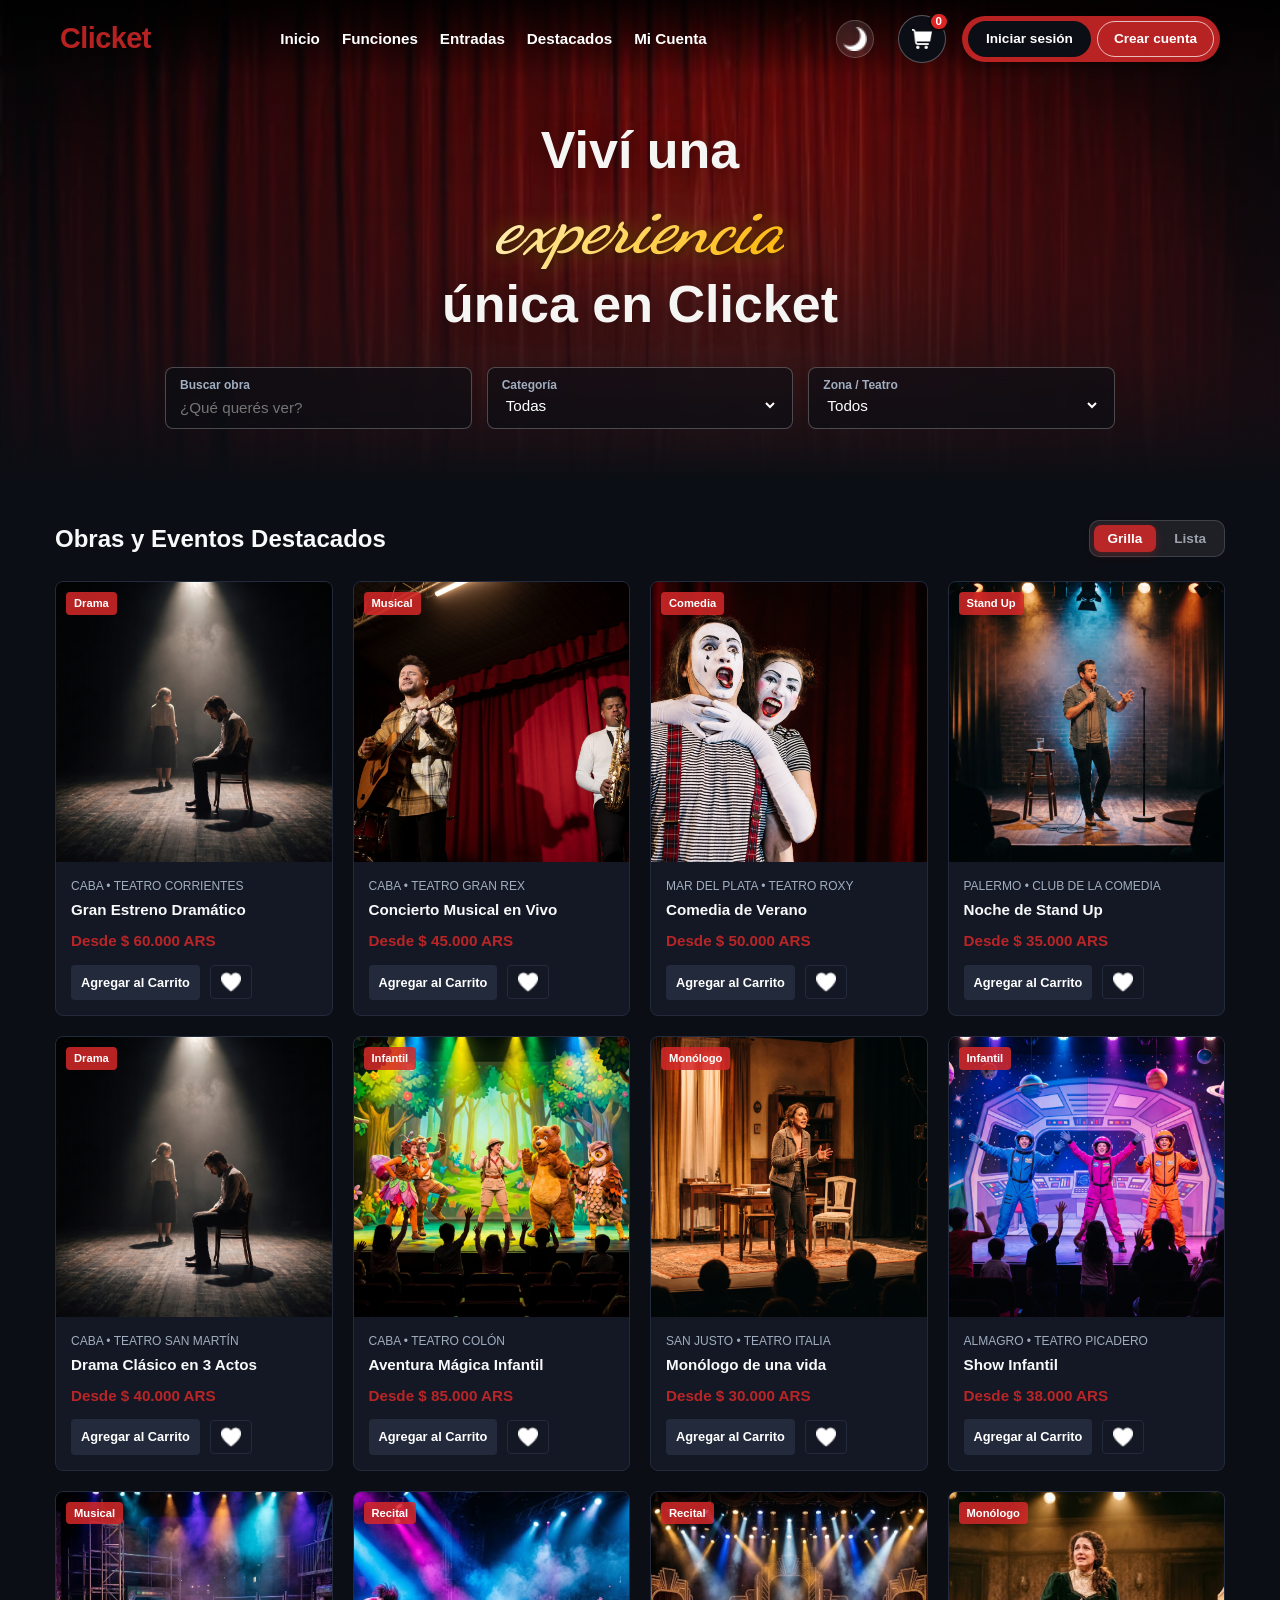
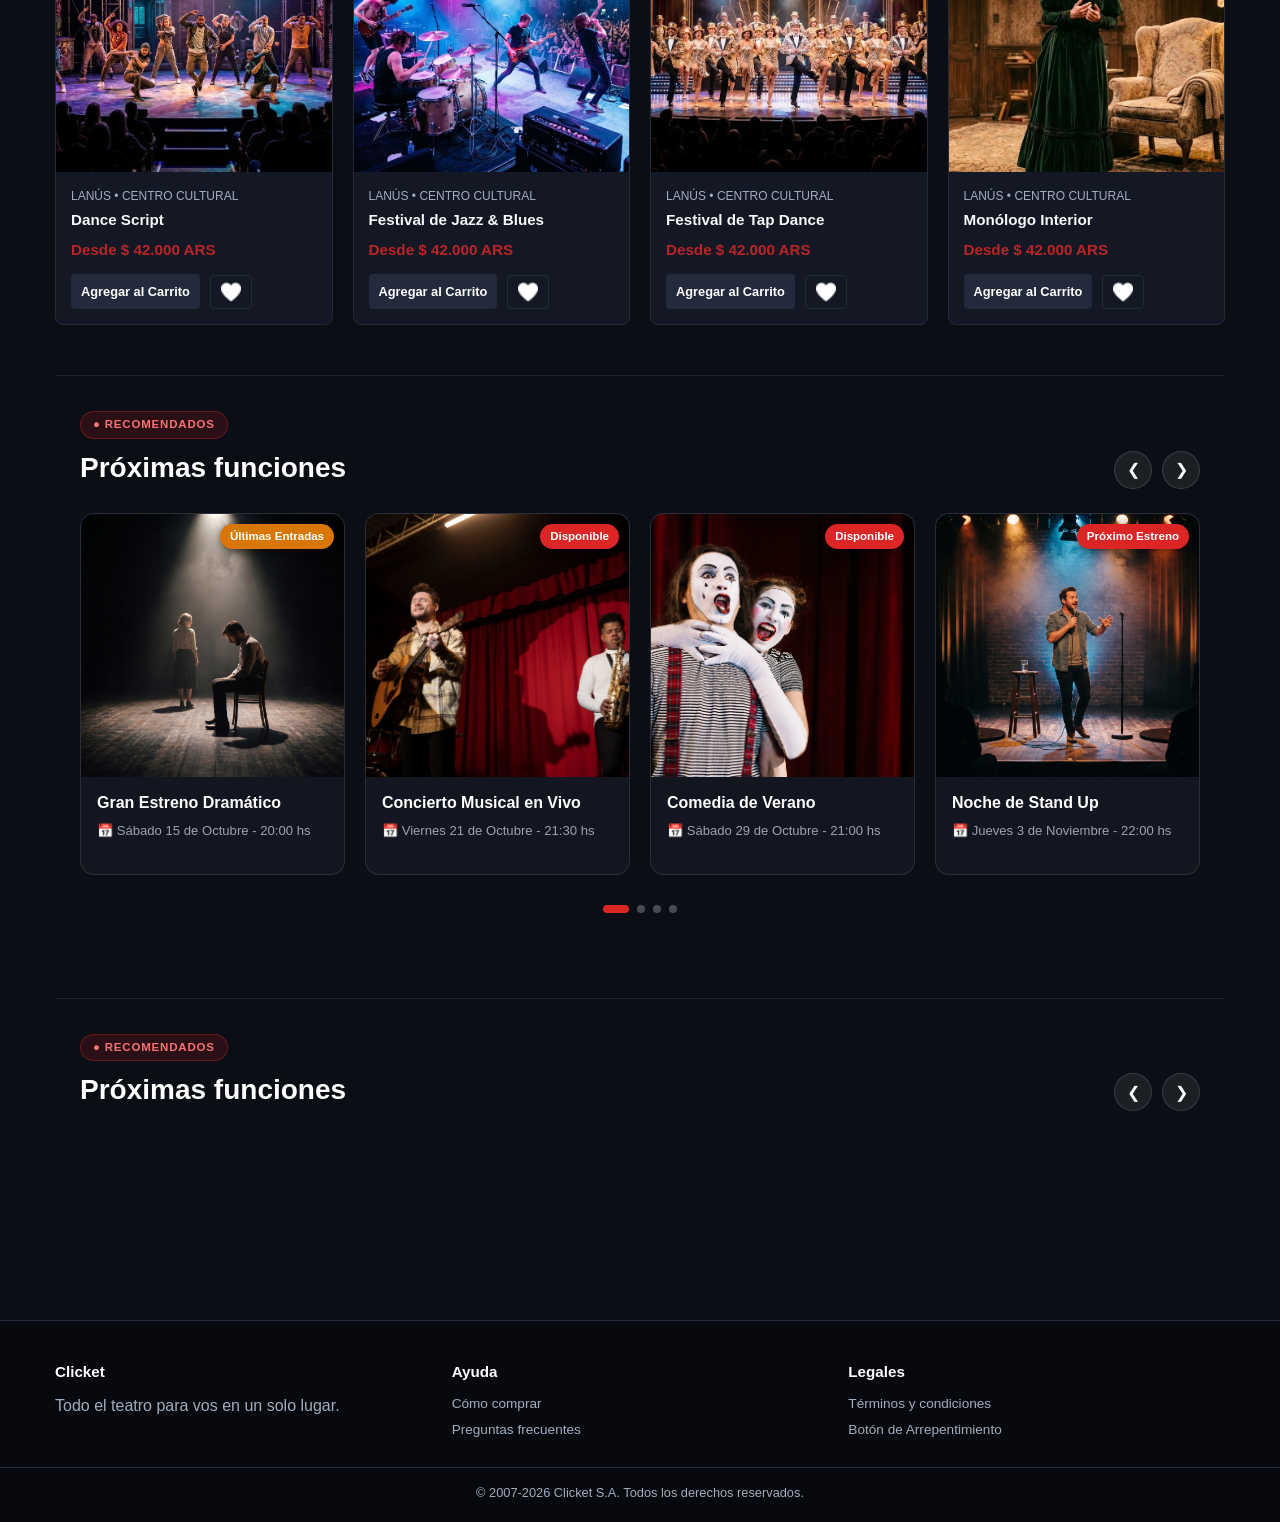
==== commit bf50daef: "integracion de carrusel y tema claro/oscuro" ====
--- a/index.html
+++ b/index.html
@@ -12,6 +12,8 @@
     <script src="tarjeta-lista.js" defer></script>
     <script src="carrito.js" defer></script>
     <script src="favoritos.js" defer></script>
+    <script src="carrusel.js" defer></script>
+    <!-- Nueva hoja exclusiva para los modos claro y oscuro -->
 </head>
 <body>
 
@@ -52,7 +54,6 @@
                         <a href="registroCuentas.html" class="boton-registro">Crear cuenta</a>
                     </div>
                 </div>
-               
             </div>
         </header>
 
@@ -152,6 +153,27 @@
     <div class="indicadores-carrusel" id="indicadores-carrusel"></div>
 </section>
 
+<!-- Sección Carrusel: Próximas Funciones -->
+<section id="proximas-funciones" class="seccion-proximas">
+    <div class="cabecera-proximas">
+        <div>
+            <span class="etiqueta-recomendados">● RECOMENDADOS</span>
+            <h2>Próximas funciones</h2>
+        </div>
+
+        <div class="controles-carrusel">
+            <button type="button" id="btn-prev-funciones" class="btn-flecha-carrusel" aria-label="Anterior">&#10094;</button>
+            <button type="button" id="btn-next-funciones" class="btn-flecha-carrusel" aria-label="Siguiente">&#10095;</button>
+        </div>
+    </div>
+
+    <div class="carrusel-track" id="carrusel-funciones">
+        <!-- Se genera automáticamente desde datos/obras.json -->
+    </div>
+
+    <!-- Indicadores inferiores tipo píldora -->
+    <div class="indicadores-carrusel" id="indicadores-carrusel"></div>
+</section>
     </main>
 
     <!-- ================= PIE DE PÁGINA ================= -->
--- a/styles.css
+++ b/styles.css
@@ -455,34 +455,21 @@
 }
 
 /* ==========================================
-   MODO CLARO (Telón de fondo + Degradado a Lila)
+   MODO CLARO (Opción A)
    ========================================== */
- 
-/* 1. Fondo base lila para todo el sitio */
 body.modo-claro {
     min-height: 100vh;
     margin: 0;
-    background-color: #E5DDF5 !important;
-    background-image: none !important; /* Quita el degradado plano del body */
-    color: #1F1926;
-}
- 
-/* 2. Banner principal: telón con difuminado que arranca desde los filtros y conecta con el cuerpo */
+    background-color: #f4f5f7 !important;
+    background-image: none !important;
+    color: #172b4d !important;
+}
+
+/* 2. Banner superior: Mantiene exactamente el fondo original del modo oscuro */
 body.modo-claro .seccion-hero {
-    /* Reemplazamos el degradado original para que termine en el lila del body */
-    background-image:
-        linear-gradient(
-            to bottom,
-            rgba(11, 14, 20, 0.2)   0%,     /* Arriba: muestra el telón casi limpio */
-            rgba(11, 14, 20, 0.2)   55%,    /* Zona título: sigue mostrando el telón */
-            rgba(50, 20, 60, 0.55)  72%,    /* Inicio del difuminado justo en los filtros */
-            rgba(100, 60, 120, 0.80) 84%,   /* Violeta intermedio */
-            #E5DDF5                  100%    /* Conecta directo con el fondo lila del body */
-        ),
-        url('img/imagenFondo2.png') !important;
-    background-size: cover !important;
-    background-position: center !important;
-    background-repeat: no-repeat !important;
+    background-image: linear-gradient(to bottom, rgba(11, 14, 20, 0.2) 0%, #0b0e14 100%), url('img/imagenFondo2.png') !important;
+    background-size: cover;
+    background-position: center;
 }
  
 /* El contenedor-hero no necesita degradado propio en modo claro */
@@ -540,8 +527,8 @@
 }
  
 body.modo-claro .acciones-tarjeta .boton-tarjeta {
-    background-color: #1A0A21 !important;
-    color: #FFFFFF !important;
+    background-color: #d33b3b !important;
+    color: #ffffff !important;
 }
  
 body.modo-claro .acciones-tarjeta .boton-favorito {
@@ -606,7 +593,7 @@
 
 /* Botón activo (seleccionado) */
 .btn-vista.activo {
-    background: #DC2626; /* Color rojo destacado Clicket */
+    background: #d62828d9;
     color: #FFFFFF !important;
     box-shadow: 0 2px 8px rgba(220, 38, 38, 0.3);
 }
@@ -625,16 +612,15 @@
 }
 
 body.modo-claro .btn-vista:hover {
-    color: #1F1926 !important;
+    color: #d62828d9 !important;
 }
 
 body.modo-claro .btn-vista.activo {
-    background: #1A0A21 !important; /* Tono oscuro contrastante en modo claro */
     color: #FFFFFF !important;
-    box-shadow: 0 2px 8px rgba(0, 0, 0, 0.15);
-}
-
-/* 1. La grilla pasa a tener 1 sola columna de ancho completo */
+    box-shadow: 0 2px 8px #d62828d9(0, 0, 0, 0.15);
+}
+
+/* Vista Lista */
 .grilla-obras.vista-lista {
     grid-template-columns: 1fr !important;
     gap: 16px !important;
@@ -651,8 +637,8 @@
 
 /* 3. La imagen queda fija a la izquierda */
 .grilla-obras.vista-lista .contenedor-imagen-tarjeta {
-    width: 220px !important;
-    height: 100% !important;
+    width: 220px;
+    height: 100%;
     flex-shrink: 0;
 }
 
@@ -739,7 +725,124 @@
     background: #DC2626;
     color: #FFFFFF;
 }
-
+/* =========================================================
+   MODO CLARO: FAVORITOS, HEADER Y CARRUSEL PRÓXIMAS FUNCIONES
+   ========================================================= */
+
+/* 1. Ícono de Favoritos (invierte el corazón blanco a oscuro y le da marco) */
+body.modo-claro .boton-favorito,
+body.light-mode .boton-favorito,
+body.tema-claro .boton-favorito {
+    background-color: #F4F1FA;
+    border: 1px solid #D8D2E7;
+}
+
+body.modo-claro .boton-favorito:hover,
+body.light-mode .boton-favorito:hover,
+body.tema-claro .boton-favorito:hover {
+    background-color: #FEE2E2;
+    border-color: #DC2626;
+}
+
+body.modo-claro .boton-favorito .imagen-icono,
+body.light-mode .boton-favorito .imagen-icono,
+body.tema-claro .boton-favorito .imagen-icono {
+    filter: brightness(0); /* Convierte el ícono blanco en negro nítido */
+}
+
+/* 2. Sección y cabecera del Carrusel */
+body.modo-claro .seccion-proximas,
+body.light-mode .seccion-proximas,
+body.tema-claro .seccion-proximas {
+    border-top-color: rgba(26, 10, 33, 0.12);
+}
+
+body.modo-claro .etiqueta-recomendados,
+body.light-mode .etiqueta-recomendados,
+body.tema-claro .etiqueta-recomendados {
+    background: rgba(220, 38, 38, 0.1);
+    color: #DC2626;
+    border-color: rgba(220, 38, 38, 0.3);
+}
+
+body.modo-claro .cabecera-proximas h2,
+body.light-mode .cabecera-proximas h2,
+body.tema-claro .cabecera-proximas h2 {
+    color: #1A0A21;
+}
+
+/* 3. Flechas Anterior / Siguiente del Carrusel */
+body.modo-claro .btn-flecha-carrusel,
+body.light-mode .btn-flecha-carrusel,
+body.tema-claro .btn-flecha-carrusel {
+    background: #FFFFFF;
+    color: #1A0A21;
+    border: 1px solid #D8D2E7;
+    box-shadow: 0 2px 8px rgba(26, 10, 33, 0.08);
+}
+
+body.modo-claro .btn-flecha-carrusel:hover,
+body.light-mode .btn-flecha-carrusel:hover,
+body.tema-claro .btn-flecha-carrusel:hover {
+    background: #DC2626;
+    color: #FFFFFF;
+    border-color: #DC2626;
+}
+
+/* 4. Tarjetas del Carrusel */
+body.modo-claro .tarjeta-proxima,
+body.light-mode .tarjeta-proxima,
+body.tema-claro .tarjeta-proxima {
+    background: #FFFFFF;
+    border: 1px solid #D8D2E7;
+    box-shadow: 0 4px 15px rgba(26, 10, 33, 0.06);
+}
+
+body.modo-claro .tarjeta-proxima:hover,
+body.light-mode .tarjeta-proxima:hover,
+body.tema-claro .tarjeta-proxima:hover {
+    border-color: #DC2626;
+    box-shadow: 0 10px 24px rgba(26, 10, 33, 0.12);
+}
+
+body.modo-claro .info-proxima h3,
+body.light-mode .info-proxima h3,
+body.tema-claro .info-proxima h3 {
+    color: #1A0A21;
+}
+
+body.modo-claro .fecha-proxima,
+body.light-mode .fecha-proxima,
+body.tema-claro .fecha-proxima {
+    color: #5B526B;
+}
+
+/* 5. Indicadores inferiores (puntos y píldora activa) */
+body.modo-claro .indicador-dot,
+body.light-mode .indicador-dot,
+body.tema-claro .indicador-dot {
+    background: rgba(26, 10, 33, 0.22);
+}
+
+body.modo-claro .indicador-dot.activo,
+body.light-mode .indicador-dot.activo,
+body.tema-claro .indicador-dot.activo {
+    background: #DC2626;
+}
+
+/* 6. Mensaje sin resultados de búsqueda en modo claro */
+body.modo-claro .sin-resultados,
+body.light-mode .sin-resultados,
+body.tema-claro .sin-resultados {
+    background: #FFFFFF;
+    border-color: #D8D2E7;
+}
+
+body.modo-claro .sin-resultados p,
+body.light-mode .sin-resultados p,
+body.tema-claro .sin-resultados p {
+    color: #1A0A21;
+}
 
 /* Desplazamiento suave al tocar enlaces internos (#proximas-funciones) */
 html {
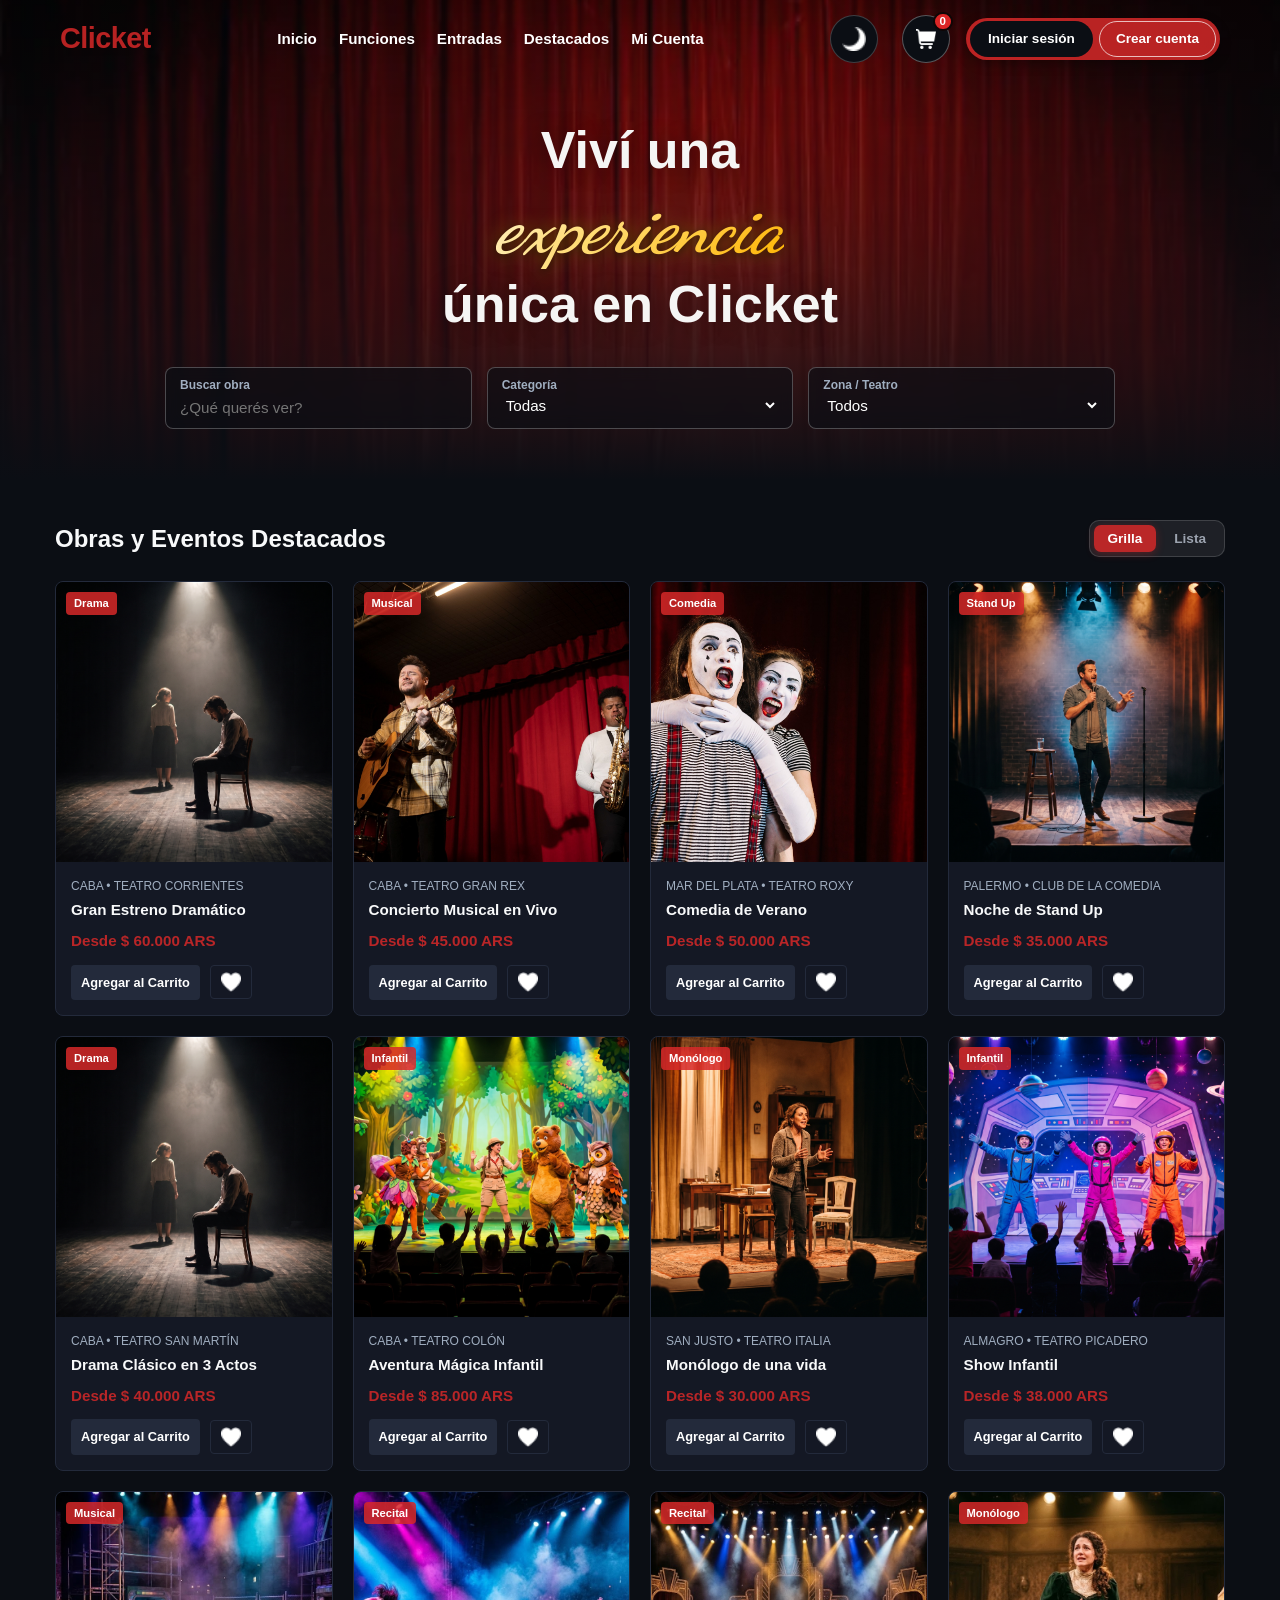
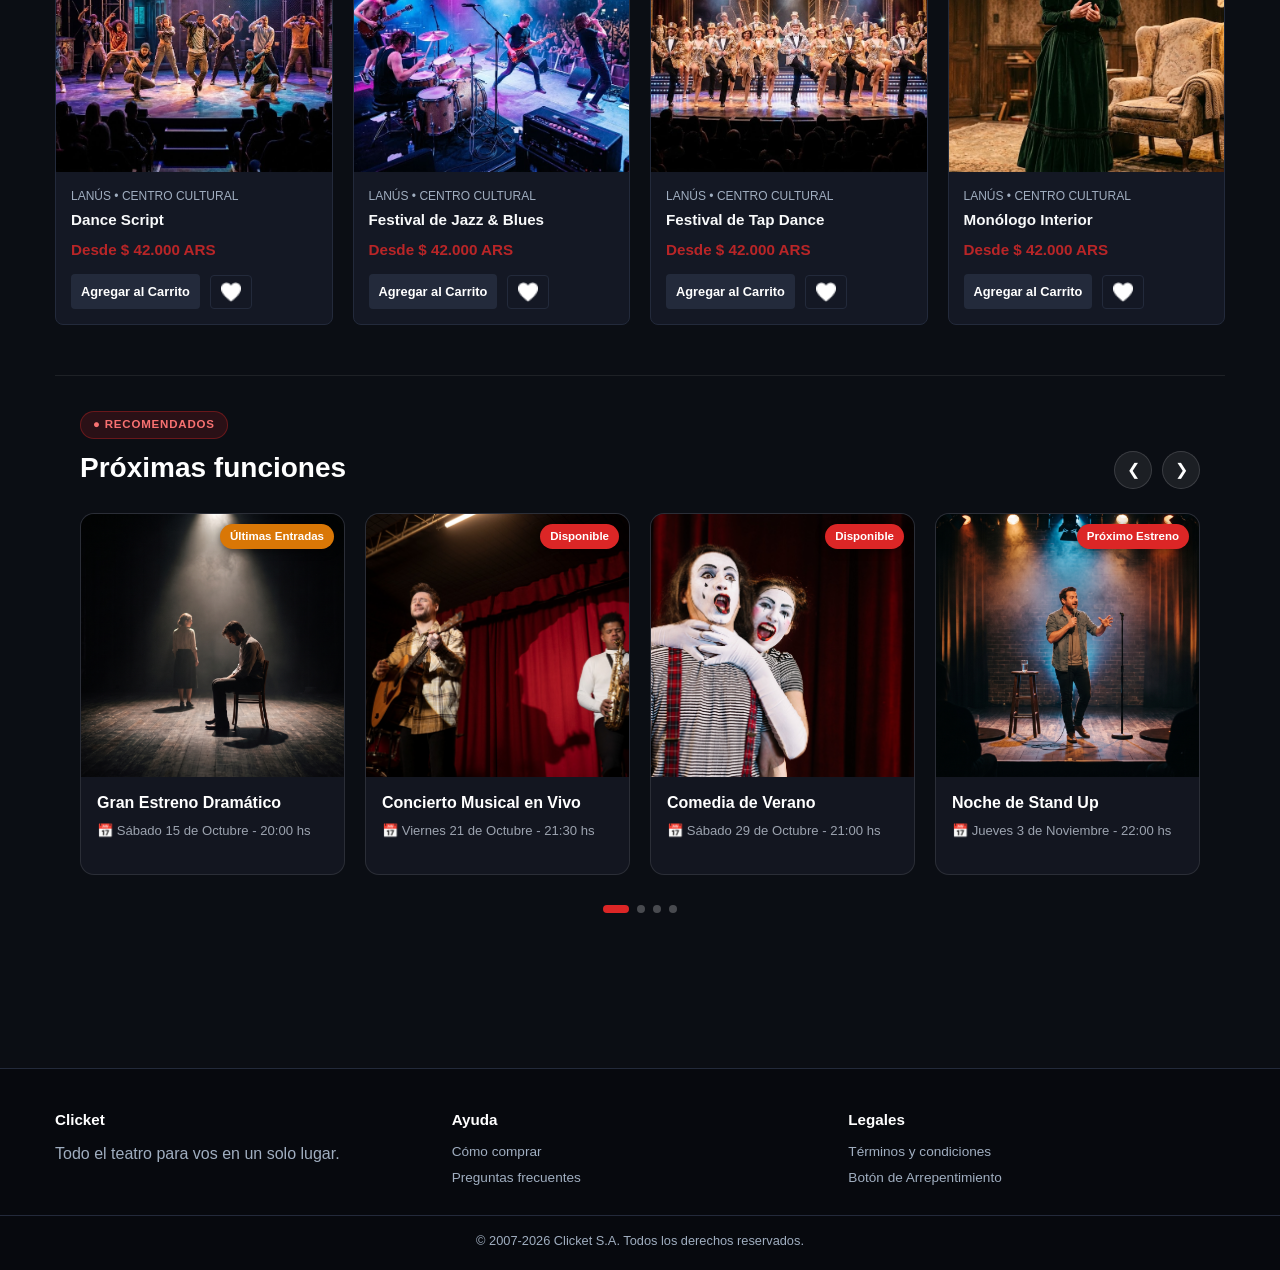
==== commit 87282e7a: "cambios de tema oscuro y claro" ====
--- a/index.html
+++ b/index.html
@@ -12,8 +12,7 @@
     <script src="tarjeta-lista.js" defer></script>
     <script src="carrito.js" defer></script>
     <script src="favoritos.js" defer></script>
-    <script src="carrusel.js" defer></script>
-    <!-- Nueva hoja exclusiva para los modos claro y oscuro -->
+    <script src="auth.js" defer></script>
 </head>
 <body>
 
@@ -153,27 +152,6 @@
     <div class="indicadores-carrusel" id="indicadores-carrusel"></div>
 </section>
 
-<!-- Sección Carrusel: Próximas Funciones -->
-<section id="proximas-funciones" class="seccion-proximas">
-    <div class="cabecera-proximas">
-        <div>
-            <span class="etiqueta-recomendados">● RECOMENDADOS</span>
-            <h2>Próximas funciones</h2>
-        </div>
-
-        <div class="controles-carrusel">
-            <button type="button" id="btn-prev-funciones" class="btn-flecha-carrusel" aria-label="Anterior">&#10094;</button>
-            <button type="button" id="btn-next-funciones" class="btn-flecha-carrusel" aria-label="Siguiente">&#10095;</button>
-        </div>
-    </div>
-
-    <div class="carrusel-track" id="carrusel-funciones">
-        <!-- Se genera automáticamente desde datos/obras.json -->
-    </div>
-
-    <!-- Indicadores inferiores tipo píldora -->
-    <div class="indicadores-carrusel" id="indicadores-carrusel"></div>
-</section>
     </main>
 
     <!-- ================= PIE DE PÁGINA ================= -->
--- a/styles.css
+++ b/styles.css
@@ -8,7 +8,7 @@
     font-style: normal;
 }
 :root {
-    --color-primario: rgba(214, 40, 40, 0.85);   /* Color carmesí teatral de la marca */
+    --color-primario: #d62828d9;   /* Color carmesí teatral de la marca */
     --color-fondo: #0b0e14;      /* Fondo negro/azul noche oscuro elegante */
     --fondo-tarjeta: #141824;    /* Fondo de tarjetas y paneles */
     --color-texto: #f8f9fa;      /* Texto principal claro */
@@ -60,7 +60,6 @@
     left: 0;
     width: 100%;
     z-index: 100;
-    background: linear-gradient(to bottom, rgba(0, 0, 0, 0.8) 0%, rgba(0, 0, 0, 0) 100%);
     padding: 15px 0;
 }
 
@@ -129,8 +128,8 @@
 }
 
 .contenedor-pildora-auth {
-    background-color: rgba(214, 40, 40, 0.85);
-    padding: 5px 6px;
+    background-color: var(--color-primario);
+    padding: 3px 4px;
     border-radius: 30px;
     display: flex;
     align-items: center;
@@ -435,11 +434,11 @@
    ESTILO DEL BOTÓN DE TEMA EN CABECERA
    ========================================== */
 .boton-tema {
-    background: rgba(255, 255, 255, 0.1);
+    background: #0b0e14;
     border: 1px solid rgba(255, 255, 255, 0.2);
     border-radius: 50%;
-    width: 38px;
-    height: 38px;
+    width: 48px;
+    height: 48px;
     cursor: pointer;
     font-size: 1.1rem;
     display: flex;
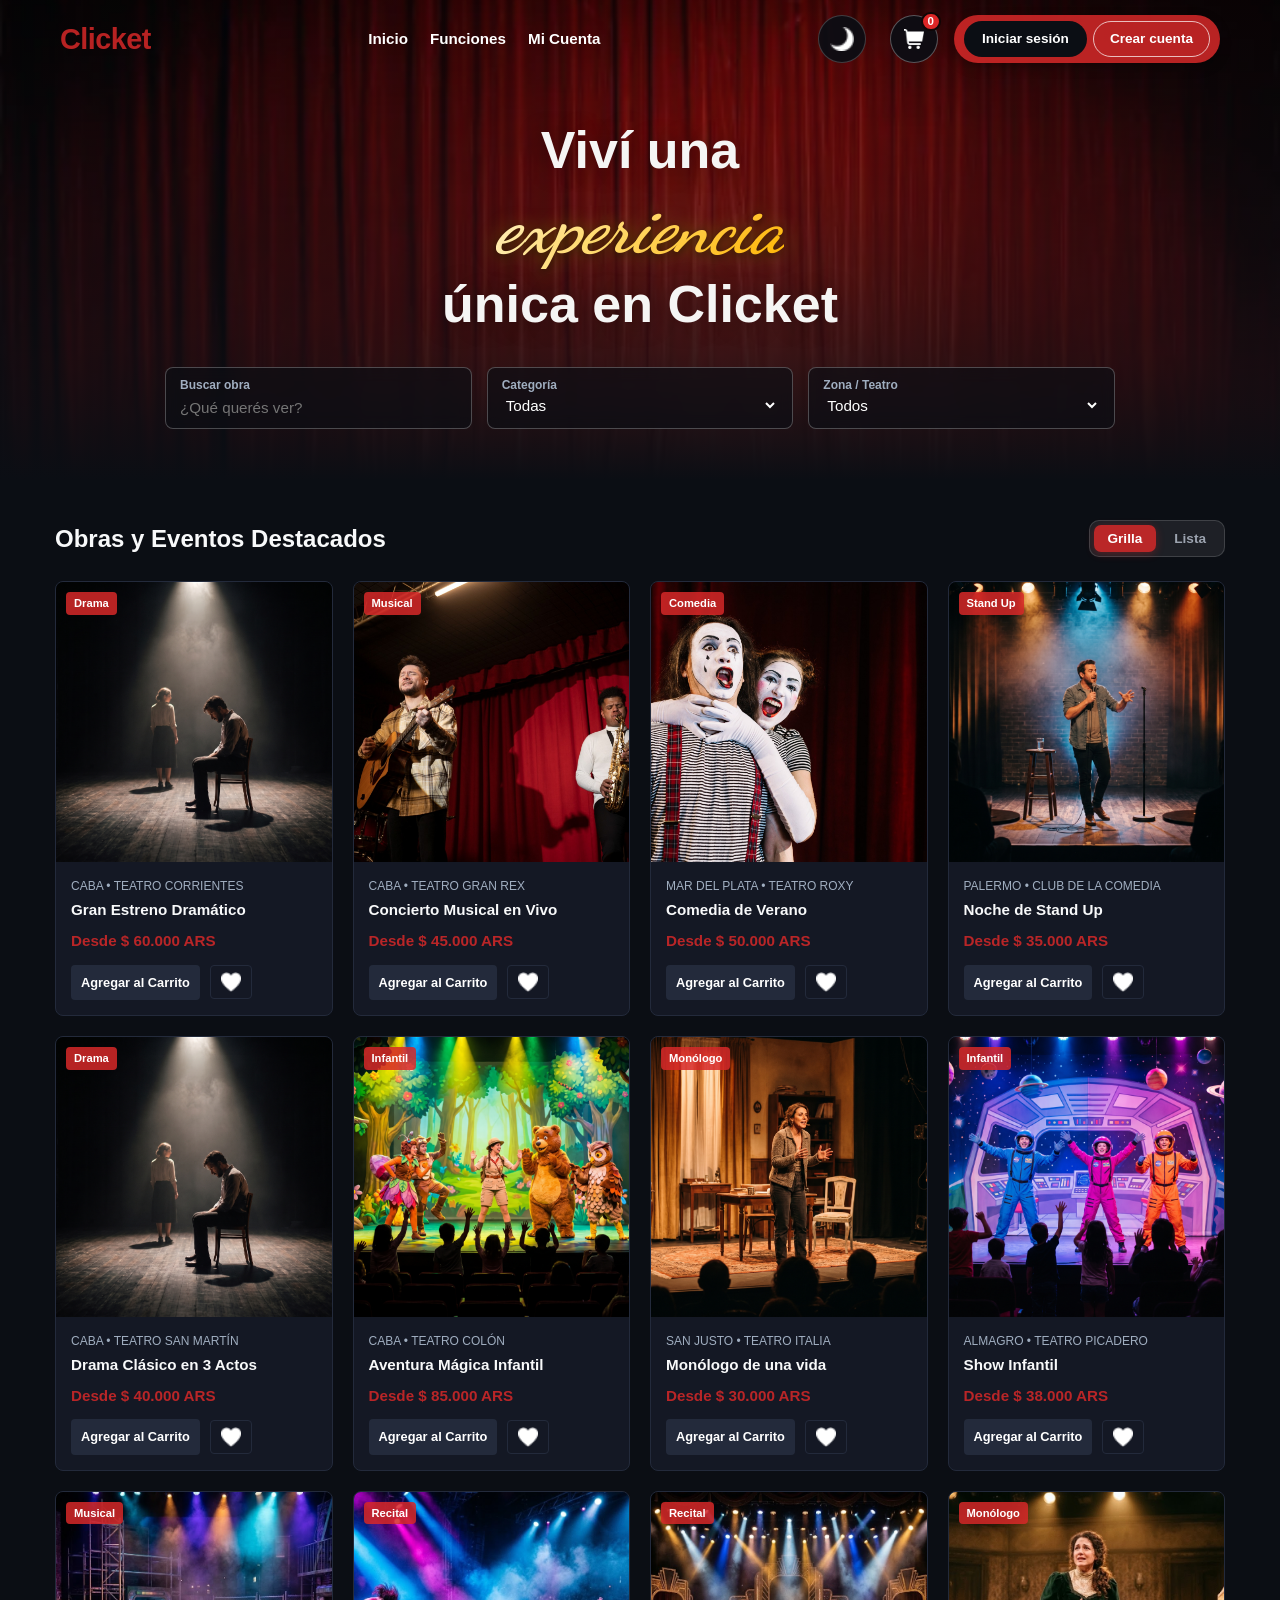
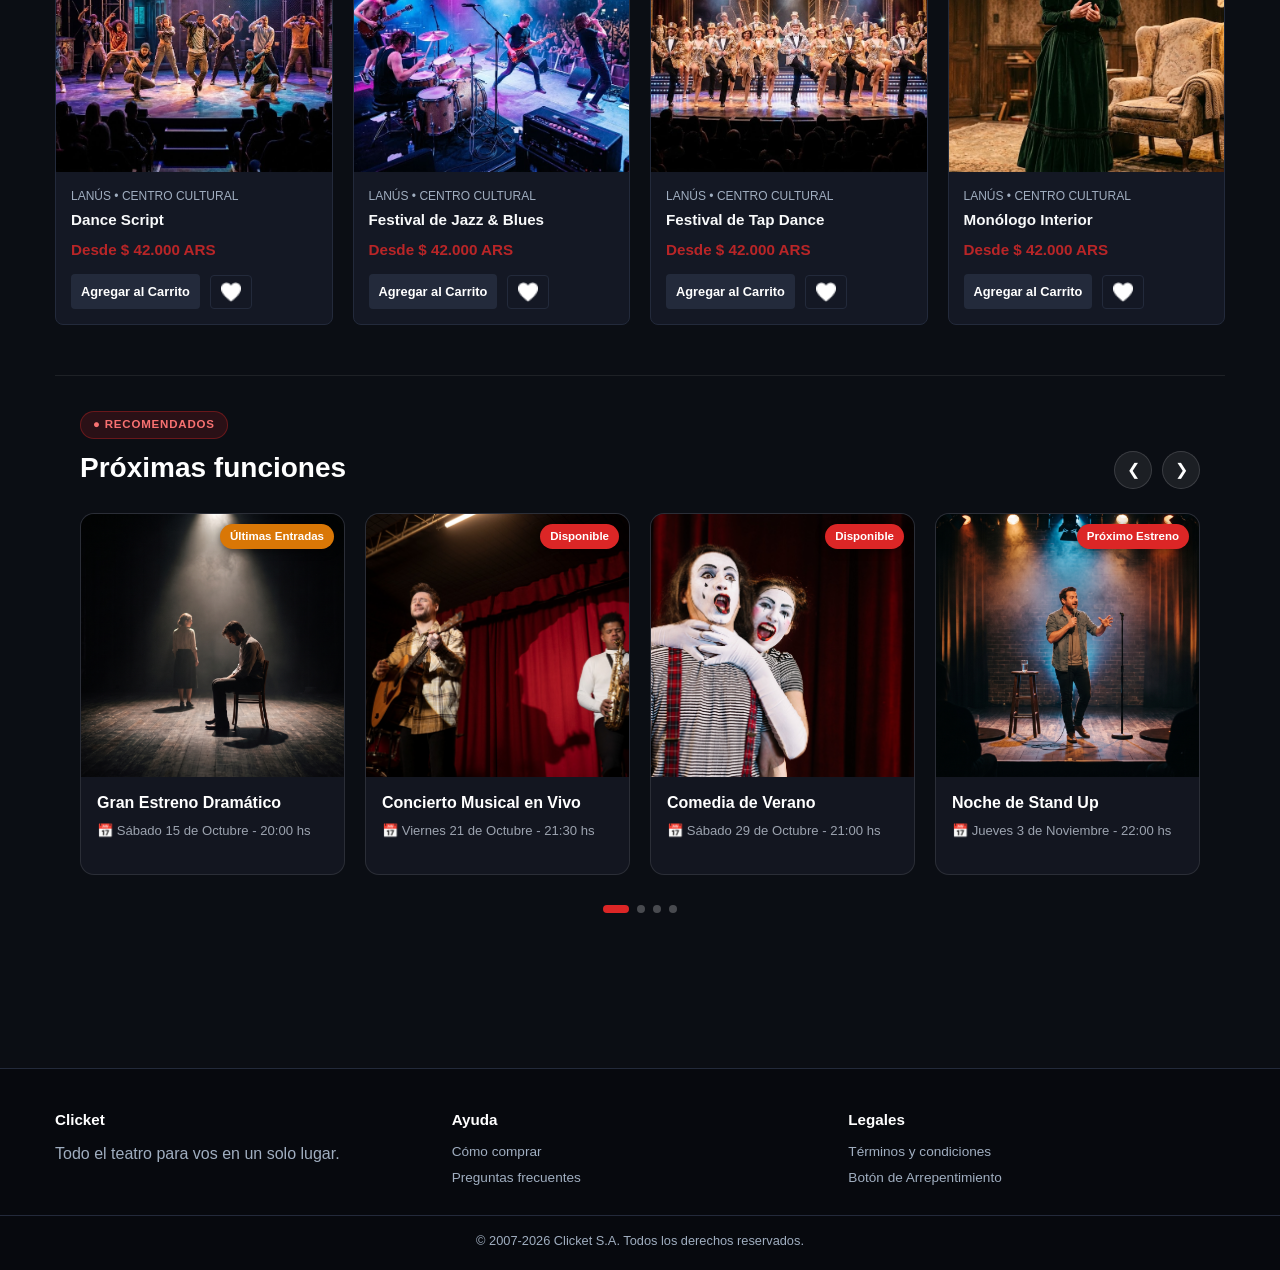
==== commit b961523f: "cambios" ====
--- a/index.html
+++ b/index.html
@@ -13,6 +13,7 @@
     <script src="carrito.js" defer></script>
     <script src="favoritos.js" defer></script>
     <script src="auth.js" defer></script>
+
 </head>
 <body>
 
@@ -33,8 +34,6 @@
                     <ul>
                         <li><a href="index.html" class="enlace-activo">Inicio</a></li>
                         <li><a href="#proximas-funciones">Funciones</a></li>
-                        <li><a href="#">Entradas</a></li>
-                        <li><a href="#">Destacados</a></li>
                         <li><a href="cuenta-usuario.html">Mi Cuenta</a></li>
                     </ul>
                 </nav>
--- a/styles.css
+++ b/styles.css
@@ -79,10 +79,25 @@
     letter-spacing: -0.5px;
 
 }
-
+/* En modo claro, si el header NO está dentro del hero oscuro (como en cuenta-usuario.html) */
+body.modo-claro .navegacion-principal a {
+    color: #0b0e14;
+}
+
+/* Mantiene blanco el nav en index.html sobre el banner oscuro */
+body.modo-claro .contenedor-hero .navegacion-principal a {
+    color: #ffffff;
+}
+
+/* Hover rojo en ambos modos */
+.navegacion-principal a:hover,
+body.modo-claro .navegacion-principal a:hover {
+    color: var(--color-primario);
+}
 .navegacion-principal ul {
     display: flex;
     gap: 22px;
+    content: center;
 }
 
 .navegacion-principal a {
@@ -95,6 +110,13 @@
 .navegacion-principal a:hover {
     color: var(--color-primario);
 }
+body.modo-claro .navegacion-principal a {
+    color: #0b0e14;
+}
+
+body.modo-claro .contenedor-hero .navegacion-principal a {
+    color: #ffffff;
+}
 
 /* ==========================================================================
    3. BOTONES DE ACCIÓN (CARRITO Y LOGIN)
@@ -106,7 +128,7 @@
 }
 
 .boton-carrito {
-    background-color: #0b0e14;
+    background-color: #0b0e14eb;
     border: 1.5px solid rgba(255, 255, 255, 0.3);
     color: #ffffff;
     width: 48px;
@@ -126,10 +148,15 @@
     transform: translateY(-2px);
     box-shadow: 0 4px 12px rgba(214, 40, 40, 0.5);
 }
-
+.boton-tema:hover,
+body.modo-claro .boton-tema:hover {
+    background-color: var(--color-primario);
+    border-color: var(--color-primario);
+    transform: translateY(-2px);
+    box-shadow: 0 4px 12px rgba(214, 40, 40, 0.5);
+}
 .contenedor-pildora-auth {
     background-color: var(--color-primario);
-    padding: 3px 4px;
     border-radius: 30px;
     display: flex;
     align-items: center;
@@ -137,6 +164,31 @@
     box-shadow: 0 4px 12px rgba(0, 0, 0, 0.3);
 }
 
+/* 3ra imagen: píldora compacta cuando solo está el ícono de perfil activo */
+.contenedor-pildora-auth:has(.boton-perfil-activo) {
+    padding: 4px;
+    border-radius: 50%;
+}
+
+.contenedor-pildora-auth .boton-perfil-activo {
+    display: flex;
+    align-items: center;
+    justify-content: center;
+    padding: 8px; /* Ajustá este valor si querés el círculo un poco más chico o grande */
+}
+
+.icono-usuario-header img {
+    width: 18px;
+    height: 18px;
+    object-fit: contain;
+    display: block;
+}
+
+/* 2da imagen: cuando tiene los enlaces de "Iniciar sesión" / "Crear cuenta" */
+.contenedor-pildora-auth:has(.boton-ingreso),
+.contenedor-pildora-auth:has(.boton-registro) {
+    padding: 6px 10px;
+}
 .boton-ingreso {
     background-color: #0b0e14;
     color: #ffffff;
@@ -393,6 +445,17 @@
     object-fit: contain;
     vertical-align: middle;
 }
+/* ==========================================================================
+ICONOS DEL MENÚ LATERAL EN MODO CLARO (INVERTIR PNG BLANCOS A OSCUROS)
+   ========================================================================== */
+body.modo-claro .barra-lateral-cuenta img {
+    filter: invert(0.85);
+    transition: filter 0.2s ease;
+}
+
+body.modo-claro .barra-lateral-cuenta a:hover img {
+    filter: invert(0.25) sepia(1) saturate(5) hue-rotate(335deg);
+}
 
 /* ==========================================================================
    6. PIE DE PÁGINA (FOOTER)
@@ -417,7 +480,9 @@
     margin-bottom: 10px;
     font-size: 0.95rem;
 }
-
+body.modo-claro .stat-label {
+    color: #000000;
+}
 .grilla-pie-pagina ul li {
     margin-bottom: 6px;
     font-size: 0.85rem;
@@ -434,7 +499,7 @@
    ESTILO DEL BOTÓN DE TEMA EN CABECERA
    ========================================== */
 .boton-tema {
-    background: #0b0e14;
+    background: #0b0e14eb;
     border: 1px solid rgba(255, 255, 255, 0.2);
     border-radius: 50%;
     width: 48px;
